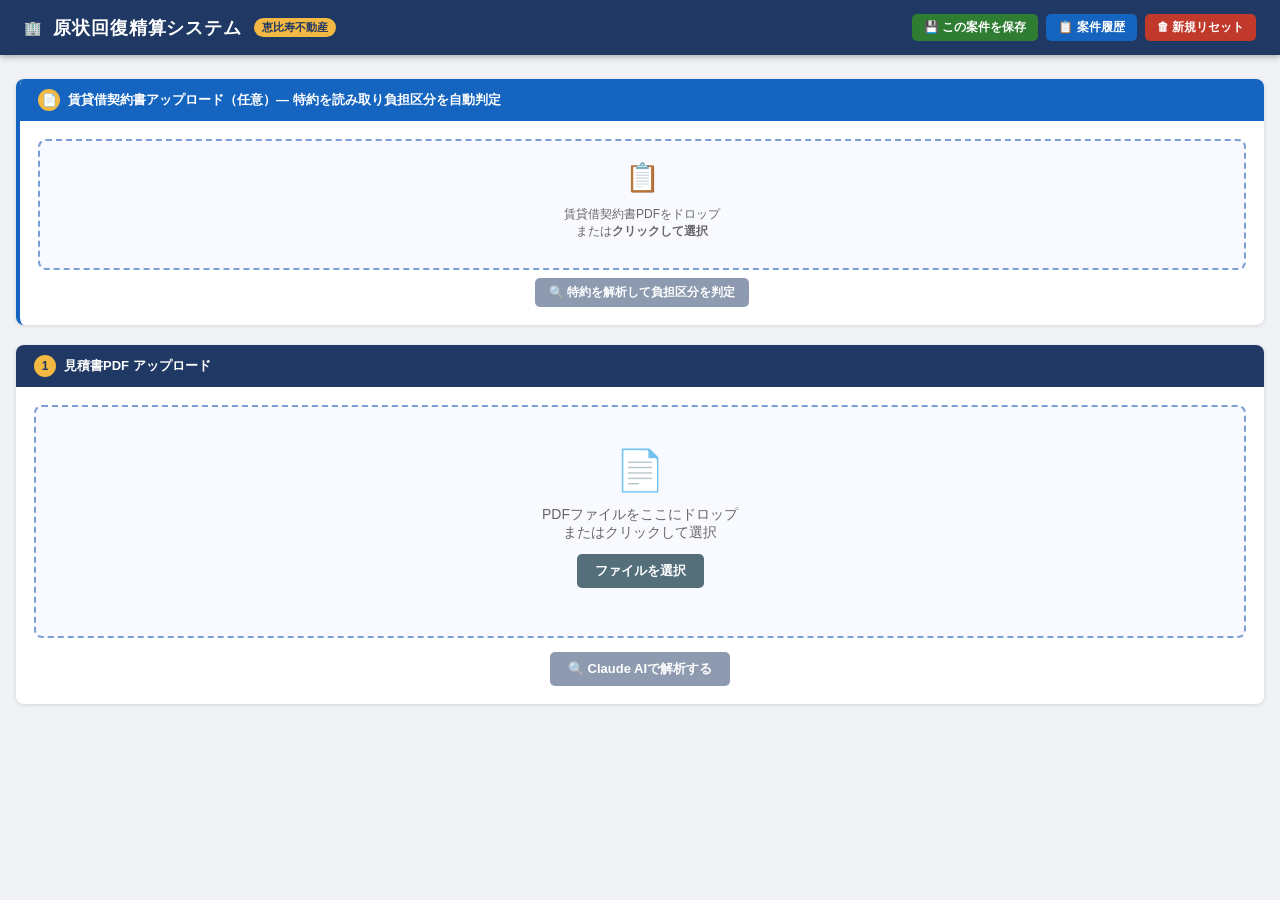
==== templates/index.html @ 5227e337 "add proposal sheet with photos, deposit check, contract analysis" ====
<!DOCTYPE html>
<html lang="ja">
<head>
  <meta charset="UTF-8">
  <meta name="viewport" content="width=device-width, initial-scale=1.0">
  <title>原状回復精算システム｜恵比寿不動産</title>
  <link rel="stylesheet" href="/static/style.css">
</head>
<body>

<header>
  <div class="icon">🏢</div>
  <h1>原状回復精算システム</h1>
  <span class="badge">恵比寿不動産</span>
  <div style="margin-left:auto; display:flex; gap:8px;">
    <button class="btn" style="background:#2e7d32; color:#fff; font-size:12px; padding:5px 12px;" onclick="saveCase()">💾 この案件を保存</button>
    <button class="btn" style="background:#1565c0; color:#fff; font-size:12px; padding:5px 12px;" onclick="toggleHistory()">📋 案件履歴</button>
    <button class="btn" style="background:#c0392b; color:#fff; font-size:12px; padding:5px 12px;" onclick="clearLocal()">🗑 新規リセット</button>
  </div>
</header>

<!-- 案件履歴パネル -->
<div id="historyPanel" style="display:none; position:fixed; top:0; right:0; width:380px; height:100vh; background:#fff; box-shadow:-4px 0 16px rgba(0,0,0,0.2); z-index:1000; overflow-y:auto; padding:0;">
  <div style="background:#1F3864; color:#fff; padding:14px 16px; display:flex; align-items:center; justify-content:space-between;">
    <span style="font-weight:bold; font-size:14px;">📋 案件履歴</span>
    <button onclick="toggleHistory()" style="background:none; border:none; color:#fff; font-size:18px; cursor:pointer;">✕</button>
  </div>
  <div id="historyList" style="padding:12px;"></div>
</div>
<div id="historyOverlay" style="display:none; position:fixed; top:0; left:0; width:100vw; height:100vh; background:rgba(0,0,0,0.3); z-index:999;" onclick="toggleHistory()"></div>

<div class="container">
  <div id="alert-area"></div>

  <!-- 契約書解析（任意）-->
  <div class="card" style="border-left:4px solid #1565c0;">
    <div class="card-header" style="background:#1565c0;">
      <span class="step" style="background:#F4B942; color:#1565c0;">📄</span>
      賃貸借契約書アップロード（任意）― 特約を読み取り負担区分を自動判定
    </div>
    <div class="card-body">
      <div style="display:flex; gap:16px; align-items:flex-start; flex-wrap:wrap;">
        <div style="flex:1; min-width:260px;">
          <div class="drop-zone" id="contractDropZone" style="padding:20px;" onclick="document.getElementById('contractInput').click()">
            <div class="icon" style="font-size:28px;">📋</div>
            <p style="font-size:12px; margin:6px 0;">賃貸借契約書PDFをドロップ<br>または<strong>クリックして選択</strong></p>
            <div class="file-name" id="contractFileName" style="font-size:11px;"></div>
            <input type="file" id="contractInput" accept=".pdf" style="display:none">
          </div>
          <div style="margin-top:8px; text-align:center;">
            <button class="btn btn-primary" id="contractBtn" disabled onclick="analyzeContract()" style="font-size:12px; padding:6px 14px;">
              🔍 特約を解析して負担区分を判定
            </button>
          </div>
        </div>
        <div id="contractResult" style="flex:2; min-width:280px; display:none;">
          <div id="specialClauses" style="background:#f0f4ff; border-radius:6px; padding:10px; margin-bottom:10px; font-size:12px;"></div>
          <div id="burdenTable" style="font-size:11px;"></div>
          <button class="btn btn-success" onclick="applyContractBurdens()" style="margin-top:8px; font-size:12px; padding:5px 14px;">
            ✅ この負担区分を明細テーブルに適用
          </button>
        </div>
      </div>
    </div>
  </div>

  <!-- STEP 1: PDF Upload -->
  <div class="card">
    <div class="card-header">
      <span class="step">1</span>
      見積書PDF アップロード
    </div>
    <div class="card-body">
      <div class="drop-zone" id="dropZone">
        <div class="icon">📄</div>
        <p>PDFファイルをここにドロップ<br>またはクリックして選択</p>
        <input type="file" id="fileInput" accept=".pdf" style="display:none">
        <button class="btn btn-secondary" onclick="document.getElementById('fileInput').click()">ファイルを選択</button>
        <div class="file-name" id="fileName"></div>
      </div>
      <div style="margin-top:14px; text-align:center;">
        <button class="btn btn-primary" id="analyzeBtn" disabled onclick="analyzeFile()">
          🔍 Claude AIで解析する
        </button>
      </div>
    </div>
  </div>

  <!-- Spinner -->
  <div class="spinner" id="spinner">
    <div class="spin"></div>
    <p>Claude AIが見積書を読み取っています...<br>少々お待ちください（10〜30秒程度）</p>
  </div>

  <!-- STEP 2 以降 -->
  <div id="sections">

    <!-- STEP 2: 物件情報 -->
    <div class="card">
      <div class="card-header">
        <span class="step">2</span>
        物件情報・基本設定
      </div>
      <div class="card-body">
        <div class="form-grid">
          <div class="form-group">
            <label>借主名</label>
            <input type="text" id="tenantName" placeholder="例：野島 靖太">
          </div>
          <div class="form-group">
            <label>貸主名</label>
            <input type="text" id="landlordName" placeholder="例：吉川 景行">
          </div>
          <div class="form-group">
            <label>物件名</label>
            <input type="text" id="propertyName" placeholder="例：エビスコート301">
          </div>
          <div class="form-group">
            <label>物件住所</label>
            <input type="text" id="propertyAddress" placeholder="例：東京都渋谷区東3-25-11">
          </div>
          <div class="form-group">
            <label>見積番号</label>
            <input type="text" id="estimateNumber" placeholder="例：ICT-2024-0123">
          </div>
          <div class="form-group">
            <label>見積日</label>
            <input type="text" id="estimateDate" placeholder="例：2024-01-15">
          </div>
          <div class="form-group">
            <label>業者名</label>
            <input type="text" id="companyName" placeholder="例：株式会社ICT">
          </div>
          <div class="form-group">
            <label>担当者</label>
            <input type="text" id="staffName" placeholder="例：山田太郎">
          </div>
          <div class="form-group">
            <label>敷金（円）</label>
            <input type="number" id="deposit" placeholder="例：150000" min="0">
          </div>
        </div>

        <hr style="margin: 16px 0; border-color: #eee;">

        <div class="rate-grid">
          <div class="rate-group">
            <label>貸主掛率</label>
            <input type="number" id="landlordRate" value="1.15" step="0.01" min="1.0" max="2.0">
          </div>
          <div class="rate-group">
            <label>借主掛率</label>
            <input type="number" id="tenantRate" value="1.20" step="0.01" min="1.0" max="2.0">
          </div>
          <div class="rate-group">
            <label>消費税率（%）</label>
            <input type="number" id="taxRate" value="10" step="1" min="0" max="30">
          </div>
        </div>
      </div>
    </div>

    <!-- STEP 3: 工事明細 -->
    <div class="card">
      <div class="card-header">
        <span class="step">3</span>
        工事明細テーブル
        <div style="margin-left:auto; display:flex; gap:8px;">
          <button class="btn btn-secondary" onclick="addRow()" style="padding:4px 12px; font-size:12px;">＋ 行追加</button>
        </div>
      </div>
      <div class="card-body" style="padding:0;">
        <div class="table-wrapper">
          <table id="itemsTable">
            <thead>
              <tr>
                <th style="width:36px;">No</th>
                <th style="min-width:160px;">工事項目</th>
                <th style="min-width:180px;">仕様備考</th>
                <th style="width:60px;">数量</th>
                <th style="width:50px;">単位</th>
                <th style="width:90px;">単価（税抜）</th>
                <th style="width:90px;">業者金額</th>
                <th style="width:70px;">負担区分</th>
                <th style="width:100px;">貸主請求額</th>
                <th style="width:100px;">借主請求額</th>
                <th style="width:44px;"></th>
              </tr>
            </thead>
            <tbody id="tableBody"></tbody>
            <tfoot>
              <tr class="total-row">
                <td colspan="6" class="text-right">合計（税抜）</td>
                <td class="text-right" id="totalVendor">¥0</td>
                <td></td>
                <td class="text-right" id="totalLandlord">¥0</td>
                <td class="text-right" id="totalTenant">¥0</td>
                <td></td>
              </tr>
              <tr class="total-row">
                <td colspan="6" class="text-right">合計（税込）</td>
                <td class="text-right" id="totalVendorTax">¥0</td>
                <td></td>
                <td class="text-right" id="totalLandlordTax">¥0</td>
                <td class="text-right" id="totalTenantTax">¥0</td>
                <td></td>
              </tr>
              <tr class="profit-row">
                <td colspan="11" id="profitCell" class="text-center">利益：¥0（利益率：0%）</td>
              </tr>
            </tfoot>
          </table>
        </div>
      </div>
    </div>

    <!-- STEP 4: サマリー -->
    <div class="card">
      <div class="card-header">
        <span class="step">4</span>
        精算サマリー
      </div>
      <div class="card-body">
        <div class="summary-grid">
          <div class="summary-card landlord">
            <div class="label">貸主請求合計（税込）</div>
            <div class="value" id="summaryLandlord">¥0</div>
          </div>
          <div class="summary-card tenant">
            <div class="label">借主請求合計（税込）</div>
            <div class="value" id="summaryTenant">¥0</div>
          </div>
          <div class="summary-card" style="background:#e8f5e9; border:1px solid #66bb6a;">
            <div class="label">敷金残高（返金/追加）</div>
            <div class="value" id="summaryDeposit" style="font-size:16px;">-</div>
          </div>
          <div class="summary-card profit">
            <div class="label">弊社利益（税抜）</div>
            <div class="value" id="summaryProfit">¥0</div>
          </div>
        </div>
      </div>
    </div>

    <!-- STEP 5: リノベーション提案書 -->
    <div class="card" style="border-left:4px solid #2e7d32;">
      <div class="card-header" style="background:#2e7d32;">
        <span class="step" style="background:#F4B942; color:#2e7d32;">5</span>
        リノベーション提案書（任意）― 次の入居者獲得に向けた付加価値工事の提案
      </div>
      <div class="card-body">
        <p style="font-size:12px; color:#555; margin-bottom:12px;">
          原状回復工事と同時に行うと費用を抑えられる追加提案を記入してください。
          写真をアップロードするとExcelに自動埋め込みされます。
        </p>
        <div id="proposalList"></div>
        <button class="btn btn-secondary" onclick="addProposal()" style="margin-top:8px; font-size:12px;">＋ 提案を追加</button>
        <div id="proposalSummary" style="margin-top:10px; font-size:13px; font-weight:bold; color:#2e7d32;"></div>
      </div>
    </div>

    <!-- STEP 6: 出力 -->
    <div class="card">
      <div class="card-header">
        <span class="step">6</span>
        Excel出力
      </div>
      <div class="card-body">
        <div id="depositAlert" style="margin-bottom:10px;"></div>
        <div class="action-bar">
          <button class="btn btn-success" onclick="exportExcel()">
            📊 精算書Excelをダウンロード
          </button>
        </div>
        <p style="font-size:12px; color:#888; margin-top:10px; text-align:right;">
          ① 負担割合表　② 貸主請求書　③ 借主請求書　④ リノベーション提案（提案ありの場合）
        </p>
      </div>
    </div>

  </div><!-- /sections -->
</div>

<script>
const CATEGORIES = {{ categories | tojson }};
const BURDEN_MAP = {
  "クロス張替え（全面）": "貸",
  "クロス張替え（部分）": "借",
  "クッションフロア張替え": "貸",
  "フローリング補修・部分貼替え": "両",
  "畳替え": "両",
  "ハウスクリーニング（基本）": "借",
  "エアコンクリーニング": "借",
  "浴室・強化クリーニング": "借",
  "照明器具交換・修繕": "貸",
  "給湯器・設備修繕": "貸",
  "鍵交換": "借",
  "リペア補修（床・壁複数箇所）": "借",
  "残置物・廃棄物処分": "借",
  "消毒・防虫処理": "借",
  "諸経費（パーキング・交通費等）": "貸",
  "その他（自由入力）": "借"
};

let rowCount = 0;
let contractBurdens = {};  // 契約書から取得した負担区分

// ── 契約書解析 ─────────────────────────────────
const contractInput = document.getElementById('contractInput');
const contractDropZone = document.getElementById('contractDropZone');
const contractBtn = document.getElementById('contractBtn');

contractDropZone.addEventListener('dragover', e => { e.preventDefault(); contractDropZone.classList.add('dragover'); });
contractDropZone.addEventListener('dragleave', () => contractDropZone.classList.remove('dragover'));
contractDropZone.addEventListener('drop', e => {
  e.preventDefault(); contractDropZone.classList.remove('dragover');
  const file = e.dataTransfer.files[0];
  if (file && file.type === 'application/pdf') {
    contractInput.files = e.dataTransfer.files;
    document.getElementById('contractFileName').textContent = '📎 ' + file.name;
    contractBtn.disabled = false;
  }
});
contractInput.addEventListener('change', () => {
  if (contractInput.files[0]) {
    document.getElementById('contractFileName').textContent = '📎 ' + contractInput.files[0].name;
    contractBtn.disabled = false;
  }
});

async function analyzeContract() {
  const file = contractInput.files[0];
  if (!file) return;
  contractBtn.disabled = true;
  contractBtn.textContent = '🔍 解析中...';
  const formData = new FormData();
  formData.append('pdf', file);
  try {
    const res = await fetch('/api/analyze-contract', { method: 'POST', body: formData });
    const data = await res.json();
    if (!res.ok) throw new Error(data.error || '解析エラー');

    contractBurdens = data.burden_assignments || {};

    // 借主名・貸主名・物件名を自動入力
    if (data.tenant_name) document.getElementById('tenantName').value = data.tenant_name;
    if (data.landlord_name) document.getElementById('landlordName').value = data.landlord_name;
    if (data.property_name && !document.getElementById('propertyName').value)
      document.getElementById('propertyName').value = data.property_name;

    // 特約表示
    const clauses = data.special_clauses || [];
    document.getElementById('specialClauses').innerHTML =
      '<strong>📌 抽出された特約：</strong><br>' +
      (clauses.length ? clauses.map(c => `・${c}`).join('<br>') : '特約の明記なし → 全項目を東京都ガイドラインで判定');

    // 負担区分テーブル
    const rows = Object.entries(contractBurdens).map(([cat, info]) => {
      const color = info.burden === '借' ? '#fce4d6' : (info.burden === '貸' ? '#d9e1f2' : '#e2efda');
      const badge = info.basis === '契約特約' ? '<span style="background:#e53935;color:#fff;padding:1px 5px;border-radius:3px;font-size:10px;">特約</span>' :
                    '<span style="background:#1565c0;color:#fff;padding:1px 5px;border-radius:3px;font-size:10px;">ガイドライン</span>';
      return `<tr style="background:${color}"><td style="padding:3px 6px;">${cat}</td><td style="padding:3px 6px;text-align:center;font-weight:bold;">${info.burden}</td><td style="padding:3px 6px;">${badge} ${info.reason}</td></tr>`;
    }).join('');
    document.getElementById('burdenTable').innerHTML =
      `<table style="width:100%;border-collapse:collapse;"><thead><tr style="background:#1F3864;color:#fff;"><th style="padding:4px 6px;text-align:left;">工事項目</th><th style="padding:4px 6px;">負担</th><th style="padding:4px 6px;text-align:left;">根拠・理由</th></tr></thead><tbody>${rows}</tbody></table>`;

    document.getElementById('contractResult').style.display = 'flex';
    document.getElementById('contractResult').style.flexDirection = 'column';
    showAlert('契約書の解析が完了しました。「適用」ボタンで明細テーブルに反映できます。', 'success');
  } catch (e) {
    showAlert('契約書解析エラー：' + e.message, 'error');
  } finally {
    contractBtn.disabled = false;
    contractBtn.textContent = '🔍 特約を解析して負担区分を判定';
  }
}

function applyContractBurdens() {
  if (!Object.keys(contractBurdens).length) return;
  document.querySelectorAll('#tableBody tr').forEach(tr => {
    const categorySelect = tr.querySelectorAll('select')[0];
    const burdenSelect = tr.querySelectorAll('select')[1];
    if (!categorySelect || !burdenSelect) return;
    const cat = categorySelect.value;
    if (contractBurdens[cat]) {
      burdenSelect.value = contractBurdens[cat].burden;
      updateRowClass(tr, contractBurdens[cat].burden);
    }
  });
  calcTotals();
  showAlert('負担区分を契約書・ガイドライン判定で更新しました。', 'success');
}

// ドロップゾーン
const dropZone = document.getElementById('dropZone');
const fileInput = document.getElementById('fileInput');
const fileName = document.getElementById('fileName');
const analyzeBtn = document.getElementById('analyzeBtn');

dropZone.addEventListener('dragover', e => { e.preventDefault(); dropZone.classList.add('dragover'); });
dropZone.addEventListener('dragleave', () => dropZone.classList.remove('dragover'));
dropZone.addEventListener('drop', e => {
  e.preventDefault();
  dropZone.classList.remove('dragover');
  const file = e.dataTransfer.files[0];
  if (file && file.type === 'application/pdf') {
    fileInput.files = e.dataTransfer.files;
    onFileSelected(file);
  } else {
    showAlert('PDFファイルのみ対応しています', 'error');
  }
});

fileInput.addEventListener('change', () => {
  if (fileInput.files[0]) onFileSelected(fileInput.files[0]);
});

function onFileSelected(file) {
  fileName.textContent = '📎 ' + file.name;
  analyzeBtn.disabled = false;
}

function showAlert(msg, type='error') {
  const area = document.getElementById('alert-area');
  area.innerHTML = `<div class="alert alert-${type}">${msg}</div>`;
  setTimeout(() => area.innerHTML = '', 6000);
}

async function analyzeFile() {
  const file = fileInput.files[0];
  if (!file) return showAlert('PDFを選択してください', 'error');

  const spinner = document.getElementById('spinner');
  spinner.classList.add('active');
  analyzeBtn.disabled = true;

  const formData = new FormData();
  formData.append('pdf', file);

  try {
    const res = await fetch('/api/analyze', { method: 'POST', body: formData });
    const data = await res.json();

    if (!res.ok) throw new Error(data.error || 'APIエラー');

    // 物件情報を反映
    document.getElementById('propertyName').value = data.property_name || '';
    document.getElementById('estimateNumber').value = data.estimate_number || '';
    document.getElementById('estimateDate').value = data.estimate_date || '';
    document.getElementById('companyName').value = data.company_name || '';
    document.getElementById('staffName').value = data.staff_name || '';

    // テーブルクリア
    document.getElementById('tableBody').innerHTML = '';
    rowCount = 0;

    // 明細を反映
    (data.items || []).forEach(item => addRow(item));

    document.getElementById('sections').classList.add('visible');
    calcTotals();
    showAlert('解析が完了しました。内容を確認・修正してください。', 'success');
  } catch (e) {
    showAlert('解析エラー：' + e.message, 'error');
  } finally {
    spinner.classList.remove('active');
    analyzeBtn.disabled = false;
  }
}

function makeCategoryOptions(selected) {
  return CATEGORIES.map(c =>
    `<option value="${c}" ${c === selected ? 'selected' : ''}>${c}</option>`
  ).join('');
}

function addRow(item = {}) {
  rowCount++;
  const n = rowCount;
  const category = item.category || 'その他（自由入力）';
  const burden = item.burden || BURDEN_MAP[category] || '借';
  const tbody = document.getElementById('tableBody');

  const tr = document.createElement('tr');
  tr.dataset.rowId = n;
  updateRowClass(tr, burden);

  tr.innerHTML = `
    <td class="text-center">${n}</td>
    <td>
      <select class="td-select" onchange="onCategoryChange(this)">
        ${makeCategoryOptions(category)}
      </select>
    </td>
    <td><input class="td-input" type="text" value="${escHtml(item.description || '')}" oninput="calcTotals()"></td>
    <td><input class="td-input text-right" type="number" value="${item.quantity || 0}" min="0" step="0.01" oninput="calcRow(this); calcTotals()"></td>
    <td><input class="td-input text-center" type="text" value="${escHtml(item.unit || '')}"></td>
    <td><input class="td-input text-right" type="number" value="${item.unit_price || 0}" min="0" oninput="calcRow(this); calcTotals()"></td>
    <td class="text-right vendor-amount">¥0</td>
    <td>
      <select class="td-select burden-select text-center" onchange="onBurdenChange(this)">
        <option value="貸" ${burden === '貸' ? 'selected' : ''}>貸</option>
        <option value="借" ${burden === '借' ? 'selected' : ''}>借</option>
        <option value="両" ${burden === '両' ? 'selected' : ''}>両</option>
      </select>
    </td>
    <td class="text-right landlord-amount">¥0</td>
    <td class="text-right tenant-amount">¥0</td>
    <td class="text-center"><button class="btn btn-danger" onclick="deleteRow(this)">✕</button></td>
  `;

  tbody.appendChild(tr);
  calcRow(tr.querySelector('input[type="number"]'));
}

function escHtml(s) {
  return s.replace(/&/g,'&amp;').replace(/</g,'&lt;').replace(/>/g,'&gt;').replace(/"/g,'&quot;');
}

function deleteRow(btn) {
  btn.closest('tr').remove();
  renumberRows();
  calcTotals();
}

function renumberRows() {
  document.querySelectorAll('#tableBody tr').forEach((tr, i) => {
    tr.cells[0].textContent = i + 1;
  });
}

function onCategoryChange(sel) {
  const tr = sel.closest('tr');
  const category = sel.value;
  const burden = BURDEN_MAP[category] || '借';
  const burdenSel = tr.querySelector('.burden-select');
  burdenSel.value = burden;
  updateRowClass(tr, burden);
  calcRow(sel);
  calcTotals();
}

function onBurdenChange(sel) {
  const tr = sel.closest('tr');
  updateRowClass(tr, sel.value);
  calcRow(sel);
  calcTotals();
}

function updateRowClass(tr, burden) {
  tr.classList.remove('burden-landlord', 'burden-tenant', 'burden-both');
  if (burden === '貸') tr.classList.add('burden-landlord');
  else if (burden === '借') tr.classList.add('burden-tenant');
  else tr.classList.add('burden-both');
}

function getRates() {
  return {
    landlord: parseFloat(document.getElementById('landlordRate').value) || 1.15,
    tenant: parseFloat(document.getElementById('tenantRate').value) || 1.20,
    tax: (parseFloat(document.getElementById('taxRate').value) || 10) / 100,
  };
}

function calcRow(input) {
  const tr = input.closest ? input.closest('tr') : input;
  if (!tr || !tr.cells) return;

  const qty = parseFloat(tr.querySelector('input[type="number"]:nth-of-type(1)') ?
    tr.querySelectorAll('input[type="number"]')[0].value : 0) || 0;
  const price = parseFloat(tr.querySelectorAll('input[type="number"]')[1]?.value || 0) || 0;
  const burden = tr.querySelector('.burden-select')?.value || '借';
  const rates = getRates();

  const vendor = Math.floor(qty * price);
  let landlordAmt = 0, tenantAmt = 0;

  if (burden === '貸') {
    landlordAmt = Math.floor(vendor * rates.landlord);
  } else if (burden === '借') {
    tenantAmt = Math.floor(vendor * rates.tenant);
  } else {
    landlordAmt = Math.floor((vendor / 2) * rates.landlord);
    tenantAmt = Math.floor((vendor / 2) * rates.tenant);
  }

  tr.querySelector('.vendor-amount').textContent = fmt(vendor);
  tr.querySelector('.landlord-amount').textContent = fmt(landlordAmt);
  tr.querySelector('.tenant-amount').textContent = fmt(tenantAmt);
}

function calcTotals() {
  const rates = getRates();
  let vendorTotal = 0, landlordTotal = 0, tenantTotal = 0;

  document.querySelectorAll('#tableBody tr').forEach(tr => {
    calcRow(tr);
    vendorTotal += parseFmt(tr.querySelector('.vendor-amount').textContent);
    landlordTotal += parseFmt(tr.querySelector('.landlord-amount').textContent);
    tenantTotal += parseFmt(tr.querySelector('.tenant-amount').textContent);
  });

  const vendorTax = Math.floor(vendorTotal * (1 + rates.tax));
  const landlordTax = Math.floor(landlordTotal * (1 + rates.tax));
  const tenantTax = Math.floor(tenantTotal * (1 + rates.tax));
  const profit = (landlordTotal + tenantTotal) - vendorTotal;
  const profitRate = vendorTotal > 0 ? (profit / vendorTotal * 100) : 0;

  document.getElementById('totalVendor').textContent = fmt(vendorTotal);
  document.getElementById('totalLandlord').textContent = fmt(landlordTotal);
  document.getElementById('totalTenant').textContent = fmt(tenantTotal);
  document.getElementById('totalVendorTax').textContent = fmt(vendorTax);
  document.getElementById('totalLandlordTax').textContent = fmt(landlordTax);
  document.getElementById('totalTenantTax').textContent = fmt(tenantTax);
  document.getElementById('profitCell').textContent =
    `弊社利益（税抜）：${fmt(profit)}　利益率：${profitRate.toFixed(1)}%`;

  document.getElementById('summaryLandlord').textContent = fmt(landlordTax);
  document.getElementById('summaryTenant').textContent = fmt(tenantTax);
  document.getElementById('summaryProfit').textContent = fmt(profit);
  document.getElementById('summaryRate').textContent = profitRate.toFixed(1) + '%';

  // 敷金残高判定
  const deposit = parseFloat(document.getElementById('deposit').value || 0) || 0;
  const depositEl = document.getElementById('summaryDeposit');
  const depositAlertEl = document.getElementById('depositAlert');
  if (deposit > 0) {
    const balance = deposit - tenantTax;
    if (balance >= 0) {
      depositEl.textContent = fmt(balance) + ' 返金';
      depositEl.style.color = '#2e7d32';
      if (depositAlertEl) depositAlertEl.innerHTML = `<div class="alert" style="background:#e8f5e9;border:1px solid #66bb6a;color:#1b5e20;">✅ 敷金内で収まります。借主への返金額：<strong>${fmt(balance)}</strong></div>`;
    } else {
      depositEl.textContent = fmt(Math.abs(balance)) + ' 追加請求';
      depositEl.style.color = '#c62828';
      if (depositAlertEl) depositAlertEl.innerHTML = `<div class="alert alert-error">⚠️ 敷金超過。借主への追加請求が必要：<strong>${fmt(Math.abs(balance))}</strong></div>`;
    }
  } else {
    depositEl.textContent = '敷金未入力';
    depositEl.style.color = '#999';
    if (depositAlertEl) depositAlertEl.innerHTML = '';
  }

  updateProposalSummary();
}

function fmt(n) {
  return '¥' + Math.round(n).toLocaleString('ja-JP');
}

function parseFmt(s) {
  return parseInt(s.replace(/[¥,]/g, '')) || 0;
}

// 掛率変更時に再計算
['landlordRate', 'tenantRate', 'taxRate'].forEach(id => {
  document.getElementById(id).addEventListener('input', calcTotals);
});
document.getElementById('deposit').addEventListener('input', calcTotals);

// ========== リノベーション提案書 ==========
let proposalCount = 0;
const PROPOSAL_TEMPLATES = [
  { title: 'アクセントクロス', work: 'リビング1面にアクセントクロス施工（サンゲツ等）', effect: '部屋の印象向上・ポータル写真映え' },
  { title: 'LED照明化', work: '全室照明をLED器具に交換', effect: '光熱費訴求・次期入居者の満足度向上' },
  { title: 'キッチン水栓交換', work: 'シングルレバー混合水栓に交換（浄水器対応）', effect: '使いやすさ向上・クリンネス訴求' },
  { title: '洗面化粧台交換', work: '既存洗面台を新品に交換（TOTO・LIXIL等）', effect: '清潔感アップ・入居決定率向上' },
  { title: 'ウォシュレット設置', work: 'トイレにウォシュレット（TOTO等）を新規取付', effect: '人気設備として入居者に訴求' },
  { title: 'フローリング重ね張り', work: '既存フローリングの上からフロアタイル施工', effect: '印象刷新・傷みカバー' },
  { title: 'モニター付きインターホン設置', work: 'カラーモニター付きインターホンに交換', effect: 'セキュリティ訴求・女性入居者に人気' },
  { title: '宅配ボックス設置', work: '玄関前に宅配ボックスを設置', effect: '利便性訴求・ポータル訴求ポイント' },
];

function addProposal(template = {}) {
  const idx = proposalCount++;
  const list = document.getElementById('proposalList');
  const div = document.createElement('div');
  div.id = `proposal_${idx}`;
  div.style.cssText = 'border:1px solid #c8e6c9; border-radius:6px; padding:12px; margin-bottom:10px; background:#f9fdf9;';
  div.innerHTML = `
    <div style="display:flex; justify-content:space-between; align-items:center; margin-bottom:8px;">
      <strong style="color:#2e7d32; font-size:13px;">提案 #${idx+1}</strong>
      <div style="display:flex; gap:6px; align-items:center;">
        <select style="font-size:11px; padding:3px; border:1px solid #ccc; border-radius:4px;" onchange="fillTemplate(${idx}, this.value)">
          <option value="">── テンプレートから選ぶ ──</option>
          ${PROPOSAL_TEMPLATES.map((t,i) => `<option value="${i}">${t.title}</option>`).join('')}
        </select>
        <button onclick="document.getElementById('proposal_${idx}').remove(); updateProposalSummary();" style="background:#e53935;color:#fff;border:none;border-radius:4px;padding:3px 8px;cursor:pointer;font-size:12px;">✕ 削除</button>
      </div>
    </div>
    <div style="display:grid; grid-template-columns:1fr 1fr; gap:8px; margin-bottom:8px;">
      <div>
        <label style="font-size:11px; color:#555;">提案内容（タイトル）</label>
        <input type="text" id="p_title_${idx}" value="${template.title||''}" placeholder="例：アクセントクロス" style="width:100%; padding:5px; border:1px solid #ccc; border-radius:4px; font-size:12px;">
      </div>
      <div>
        <label style="font-size:11px; color:#555;">概算費用（税込・円）</label>
        <input type="number" id="p_cost_${idx}" value="${template.cost||''}" placeholder="例：80000" min="0" oninput="updateProposalSummary()" style="width:100%; padding:5px; border:1px solid #ccc; border-radius:4px; font-size:12px;">
      </div>
      <div>
        <label style="font-size:11px; color:#555;">工事内容・仕様</label>
        <input type="text" id="p_work_${idx}" value="${template.work||''}" placeholder="例：LGS 6畳クロス張替え" style="width:100%; padding:5px; border:1px solid #ccc; border-radius:4px; font-size:12px;">
      </div>
      <div>
        <label style="font-size:11px; color:#555;">期待効果・訴求ポイント</label>
        <input type="text" id="p_effect_${idx}" value="${template.effect||''}" placeholder="例：入居者への訴求力UP" style="width:100%; padding:5px; border:1px solid #ccc; border-radius:4px; font-size:12px;">
      </div>
    </div>
    <div>
      <label style="font-size:11px; color:#555;">📷 写真・参考イメージ（JPG/PNG）</label>
      <input type="file" id="p_photo_${idx}" accept="image/*" style="font-size:11px; margin-top:3px;">
      <span id="p_photo_preview_${idx}" style="font-size:10px; color:#2e7d32;"></span>
    </div>
  `;
  list.appendChild(div);

  // 写真プレビュー
  document.getElementById(`p_photo_${idx}`).addEventListener('change', function() {
    const el = document.getElementById(`p_photo_preview_${idx}`);
    el.textContent = this.files[0] ? '✓ ' + this.files[0].name : '';
  });
}

function fillTemplate(idx, templateIdx) {
  if (templateIdx === '') return;
  const t = PROPOSAL_TEMPLATES[parseInt(templateIdx)];
  document.getElementById(`p_title_${idx}`).value = t.title;
  document.getElementById(`p_work_${idx}`).value = t.work;
  document.getElementById(`p_effect_${idx}`).value = t.effect;
}

function getProposals() {
  const proposals = [];
  document.querySelectorAll('[id^="proposal_"]').forEach(div => {
    const idx = div.id.split('_')[1];
    const cost = parseFloat(document.getElementById(`p_cost_${idx}`)?.value || 0) || 0;
    proposals.push({
      index: parseInt(idx),
      title: document.getElementById(`p_title_${idx}`)?.value || '',
      work_content: document.getElementById(`p_work_${idx}`)?.value || '',
      expected_effect: document.getElementById(`p_effect_${idx}`)?.value || '',
      estimated_cost: cost,
    });
  });
  return proposals;
}

function updateProposalSummary() {
  const proposals = getProposals();
  const total = proposals.reduce((s, p) => s + (p.estimated_cost || 0), 0);
  const el = document.getElementById('proposalSummary');
  if (proposals.length > 0) {
    el.textContent = `提案 ${proposals.length}件　合計概算：¥${total.toLocaleString('ja-JP')}円（税込）`;
  } else {
    el.textContent = '';
  }
}

// ========== 案件履歴 ==========
const HISTORY_KEY = 'ict_seisan_history';

function getHistory() {
  try { return JSON.parse(localStorage.getItem(HISTORY_KEY) || '[]'); } catch(e) { return []; }
}

function saveCase() {
  const name = document.getElementById('propertyName').value || '（物件名未入力）';
  const tenant = document.getElementById('tenantName').value || '';
  const state = buildState();
  if (!state.items || state.items.length === 0) {
    showAlert('明細が空です。先に解析または入力してください。', 'error');
    return;
  }
  const history = getHistory();
  const entry = {
    id: Date.now(),
    saved_at: new Date().toLocaleString('ja-JP', {month:'2-digit',day:'2-digit',hour:'2-digit',minute:'2-digit'}),
    property_name: name,
    tenant_name: tenant,
    data: state,
  };
  history.unshift(entry);
  if (history.length > 50) history.pop();
  localStorage.setItem(HISTORY_KEY, JSON.stringify(history));
  showAlert(`「${name}」を履歴に保存しました`, 'success');
  renderHistory();
}

function loadCase(id) {
  const history = getHistory();
  const entry = history.find(h => h.id === id);
  if (!entry) return;
  const s = entry.data;
  document.getElementById('tenantName').value = s.tenantName || '';
  document.getElementById('propertyName').value = s.propertyName || '';
  document.getElementById('propertyAddress').value = s.propertyAddress || '';
  document.getElementById('estimateNumber').value = s.estimateNumber || '';
  document.getElementById('estimateDate').value = s.estimateDate || '';
  document.getElementById('companyName').value = s.companyName || '';
  document.getElementById('staffName').value = s.staffName || '';
  document.getElementById('deposit').value = s.deposit || '';
  document.getElementById('landlordRate').value = s.landlordRate || '1.15';
  document.getElementById('tenantRate').value = s.tenantRate || '1.20';
  document.getElementById('taxRate').value = s.taxRate || '10';
  if (s.items && s.items.length > 0) {
    document.getElementById('tableBody').innerHTML = '';
    rowCount = 0;
    s.items.forEach(item => addRow(item));
    document.getElementById('sections').classList.add('visible');
    calcTotals();
  }
  toggleHistory();
  showAlert(`「${entry.property_name}」を読み込みました`, 'success');
}

function deleteCase(id) {
  let history = getHistory();
  history = history.filter(h => h.id !== id);
  localStorage.setItem(HISTORY_KEY, JSON.stringify(history));
  renderHistory();
}

function renderHistory() {
  const list = document.getElementById('historyList');
  const history = getHistory();
  if (history.length === 0) {
    list.innerHTML = '<p style="color:#888; text-align:center; margin-top:40px;">保存された案件はありません</p>';
    return;
  }
  list.innerHTML = history.map(h => `
    <div style="border:1px solid #dde; border-radius:6px; padding:10px 12px; margin-bottom:8px; cursor:pointer; background:#f8faff;" onclick="loadCase(${h.id})">
      <div style="font-weight:bold; font-size:13px; color:#1F3864;">${h.property_name}</div>
      <div style="font-size:11px; color:#666; margin-top:2px;">${h.tenant_name ? h.tenant_name + '　様　' : ''}${h.saved_at}</div>
      <div style="text-align:right; margin-top:4px;">
        <button onclick="event.stopPropagation(); deleteCase(${h.id})" style="background:#e53935; color:#fff; border:none; border-radius:4px; padding:2px 8px; font-size:11px; cursor:pointer;">削除</button>
      </div>
    </div>
  `).join('');
}

function toggleHistory() {
  const panel = document.getElementById('historyPanel');
  const overlay = document.getElementById('historyOverlay');
  const isOpen = panel.style.display !== 'none';
  panel.style.display = isOpen ? 'none' : 'block';
  overlay.style.display = isOpen ? 'none' : 'block';
  if (!isOpen) renderHistory();
}

// ========== LocalStorage 自動保存・復元 ==========
const SAVE_KEY = 'ict_seisan_data';

function buildState() {
  const items = [];
  document.querySelectorAll('#tableBody tr').forEach(tr => {
    const inputs = tr.querySelectorAll('input');
    const selects = tr.querySelectorAll('select');
    items.push({
      category: selects[0]?.value || '',
      description: inputs[0]?.value || '',
      quantity: inputs[1]?.value || 0,
      unit: inputs[2]?.value || '',
      unit_price: inputs[3]?.value || 0,
      burden: selects[1]?.value || '借',
    });
  });
  return {
    tenantName: document.getElementById('tenantName').value,
    landlordName: document.getElementById('landlordName').value,
    propertyName: document.getElementById('propertyName').value,
    propertyAddress: document.getElementById('propertyAddress').value,
    estimateNumber: document.getElementById('estimateNumber').value,
    estimateDate: document.getElementById('estimateDate').value,
    companyName: document.getElementById('companyName').value,
    staffName: document.getElementById('staffName').value,
    deposit: document.getElementById('deposit').value,
    landlordRate: document.getElementById('landlordRate').value,
    tenantRate: document.getElementById('tenantRate').value,
    taxRate: document.getElementById('taxRate').value,
    items,
    visible: document.getElementById('sections').classList.contains('visible'),
  };
}

function saveToLocal() {
  localStorage.setItem(SAVE_KEY, JSON.stringify(buildState()));
}

function loadFromLocal() {
  const raw = localStorage.getItem(SAVE_KEY);
  if (!raw) return;
  try {
    const s = JSON.parse(raw);
    document.getElementById('tenantName').value = s.tenantName || '';
    document.getElementById('landlordName').value = s.landlordName || '';
    document.getElementById('propertyName').value = s.propertyName || '';
    document.getElementById('propertyAddress').value = s.propertyAddress || '';
    document.getElementById('estimateNumber').value = s.estimateNumber || '';
    document.getElementById('estimateDate').value = s.estimateDate || '';
    document.getElementById('companyName').value = s.companyName || '';
    document.getElementById('staffName').value = s.staffName || '';
    document.getElementById('deposit').value = s.deposit || '';
    document.getElementById('landlordRate').value = s.landlordRate || '1.15';
    document.getElementById('tenantRate').value = s.tenantRate || '1.20';
    document.getElementById('taxRate').value = s.taxRate || '10';

    if (s.items && s.items.length > 0) {
      document.getElementById('tableBody').innerHTML = '';
      rowCount = 0;
      s.items.forEach(item => addRow(item));
      document.getElementById('sections').classList.add('visible');
      calcTotals();
    }
  } catch(e) {}
}

function clearLocal() {
  if (confirm('保存データをリセットしますか？')) {
    localStorage.removeItem(SAVE_KEY);
    location.reload();
  }
}

// 入力変更時に自動保存
document.addEventListener('input', saveToLocal);
document.addEventListener('change', saveToLocal);

// ページ読み込み時に復元
window.addEventListener('load', loadFromLocal);

async function exportExcel() {
  const items = [];
  document.querySelectorAll('#tableBody tr').forEach(tr => {
    const inputs = tr.querySelectorAll('input');
    const selects = tr.querySelectorAll('select');
    items.push({
      category: selects[0]?.value || '',
      description: inputs[0]?.value || '',
      quantity: parseFloat(inputs[1]?.value || 0),
      unit: inputs[2]?.value || '',
      unit_price: parseFloat(inputs[3]?.value || 0),
      burden: selects[1]?.value || '借',
    });
  });

  const proposals = getProposals();
  const payload = {
    tenant_name: document.getElementById('tenantName').value,
    landlord_name: document.getElementById('landlordName').value,
    property_name: document.getElementById('propertyName').value,
    property_address: document.getElementById('propertyAddress').value,
    estimate_number: document.getElementById('estimateNumber').value,
    estimate_date: document.getElementById('estimateDate').value,
    company_name: document.getElementById('companyName').value,
    staff_name: document.getElementById('staffName').value,
    deposit: parseFloat(document.getElementById('deposit').value || 0),
    landlord_rate: parseFloat(document.getElementById('landlordRate').value),
    tenant_rate: parseFloat(document.getElementById('tenantRate').value),
    tax_rate: (parseFloat(document.getElementById('taxRate').value) || 10) / 100,
    items,
    proposals,
  };

  // 写真があればmultipart、なければJSON
  const hasPhotos = proposals.some(p => {
    const photoEl = document.getElementById(`p_photo_${p.index}`);
    return photoEl && photoEl.files && photoEl.files[0];
  });

  let res;
  try {
    if (hasPhotos) {
      const formData = new FormData();
      formData.append('data', JSON.stringify(payload));
      proposals.forEach(p => {
        const photoEl = document.getElementById(`p_photo_${p.index}`);
        if (photoEl && photoEl.files && photoEl.files[0]) {
          formData.append(`photo_${p.index}`, photoEl.files[0]);
        }
      });
      res = await fetch('/api/export', { method: 'POST', body: formData });
    } else {
      res = await fetch('/api/export', {
        method: 'POST',
        headers: { 'Content-Type': 'application/json' },
        body: JSON.stringify(payload),
      });
    }

    if (!res.ok) {
      const err = await res.json();
      throw new Error(err.error || 'Excel出力エラー');
    }

    const blob = await res.blob();
    const url = URL.createObjectURL(blob);
    const a = document.createElement('a');
    a.href = url;

    const cd = res.headers.get('Content-Disposition') || '';
    const match = cd.match(/filename\*?=(?:UTF-8'')?(.+)/i);
    a.download = match ? decodeURIComponent(match[1].replace(/"/g,'')) : '精算書.xlsx';
    a.click();
    URL.revokeObjectURL(url);
    showAlert('Excelをダウンロードしました', 'success');
  } catch (e) {
    showAlert('ダウンロードエラー：' + e.message, 'error');
  }
}
</script>
</body>
</html>
---- static/style.css ----
* {
  box-sizing: border-box;
  margin: 0;
  padding: 0;
}

body {
  font-family: "Yu Gothic UI", "游ゴシック UI", "Hiragino Kaku Gothic ProN", "メイリオ", sans-serif;
  background: #f0f2f5;
  color: #333;
  font-size: 14px;
}

header {
  background: #1F3864;
  color: #fff;
  padding: 14px 24px;
  display: flex;
  align-items: center;
  gap: 12px;
  box-shadow: 0 2px 6px rgba(0,0,0,0.3);
}

header h1 {
  font-size: 18px;
  font-weight: bold;
  letter-spacing: 0.05em;
}

header .badge {
  background: #F4B942;
  color: #1F3864;
  font-size: 11px;
  font-weight: bold;
  padding: 2px 8px;
  border-radius: 10px;
}

.container {
  max-width: 1300px;
  margin: 24px auto;
  padding: 0 16px;
}

.card {
  background: #fff;
  border-radius: 8px;
  box-shadow: 0 1px 4px rgba(0,0,0,0.12);
  margin-bottom: 20px;
  overflow: hidden;
}

.card-header {
  background: #1F3864;
  color: #fff;
  padding: 10px 18px;
  font-weight: bold;
  font-size: 13px;
  display: flex;
  align-items: center;
  gap: 8px;
}

.card-header .step {
  background: #F4B942;
  color: #1F3864;
  width: 22px;
  height: 22px;
  border-radius: 50%;
  display: inline-flex;
  align-items: center;
  justify-content: center;
  font-size: 12px;
  font-weight: bold;
  flex-shrink: 0;
}

.card-body {
  padding: 18px;
}

/* ドロップゾーン */
.drop-zone {
  border: 2px dashed #7a9fd4;
  border-radius: 8px;
  padding: 40px 20px;
  text-align: center;
  cursor: pointer;
  transition: all 0.2s;
  background: #f8faff;
}

.drop-zone:hover, .drop-zone.dragover {
  border-color: #1F3864;
  background: #e8eef8;
}

.drop-zone .icon {
  font-size: 40px;
  margin-bottom: 12px;
}

.drop-zone p {
  color: #666;
  margin-bottom: 12px;
}

.drop-zone .file-name {
  font-weight: bold;
  color: #1F3864;
  margin-top: 8px;
}

.btn {
  display: inline-flex;
  align-items: center;
  gap: 6px;
  padding: 8px 18px;
  border-radius: 5px;
  font-size: 13px;
  font-weight: bold;
  cursor: pointer;
  border: none;
  transition: all 0.15s;
  font-family: inherit;
}

.btn-primary {
  background: #1F3864;
  color: #fff;
}
.btn-primary:hover { background: #162c52; }

.btn-success {
  background: #2e7d32;
  color: #fff;
}
.btn-success:hover { background: #1b5e20; }

.btn-danger {
  background: #c62828;
  color: #fff;
  padding: 4px 10px;
  font-size: 12px;
}
.btn-danger:hover { background: #b71c1c; }

.btn-secondary {
  background: #546e7a;
  color: #fff;
}
.btn-secondary:hover { background: #37474f; }

.btn:disabled {
  opacity: 0.5;
  cursor: not-allowed;
}

/* スピナー */
.spinner {
  display: none;
  text-align: center;
  padding: 24px;
}
.spinner.active { display: block; }

.spin {
  width: 40px;
  height: 40px;
  border: 4px solid #d9e1f2;
  border-top-color: #1F3864;
  border-radius: 50%;
  animation: spin 0.8s linear infinite;
  display: inline-block;
  margin-bottom: 10px;
}

@keyframes spin {
  to { transform: rotate(360deg); }
}

/* フォーム */
.form-grid {
  display: grid;
  grid-template-columns: repeat(3, 1fr);
  gap: 12px 20px;
}

.form-group {
  display: flex;
  flex-direction: column;
  gap: 4px;
}

.form-group label {
  font-size: 12px;
  color: #555;
  font-weight: bold;
}

.form-group input {
  padding: 7px 10px;
  border: 1px solid #ccc;
  border-radius: 4px;
  font-size: 13px;
  font-family: inherit;
  transition: border-color 0.15s;
}
.form-group input:focus {
  outline: none;
  border-color: #1F3864;
  box-shadow: 0 0 0 2px rgba(31,56,100,0.15);
}

/* 掛率設定 */
.rate-grid {
  display: flex;
  gap: 20px;
  flex-wrap: wrap;
}

.rate-group {
  display: flex;
  flex-direction: column;
  gap: 4px;
}

.rate-group label {
  font-size: 12px;
  color: #555;
  font-weight: bold;
}

.rate-group input {
  padding: 7px 10px;
  border: 1px solid #ccc;
  border-radius: 4px;
  font-size: 13px;
  width: 100px;
  font-family: inherit;
}
.rate-group input:focus {
  outline: none;
  border-color: #1F3864;
  box-shadow: 0 0 0 2px rgba(31,56,100,0.15);
}

/* テーブル */
.table-wrapper {
  overflow-x: auto;
}

table {
  width: 100%;
  border-collapse: collapse;
  font-size: 12px;
}

thead th {
  background: #1F3864;
  color: #fff;
  padding: 9px 8px;
  text-align: center;
  white-space: nowrap;
  border: 1px solid #3a5a96;
}

tbody tr:hover td {
  filter: brightness(0.95);
}

tbody td {
  padding: 6px 7px;
  border: 1px solid #dde;
  vertical-align: middle;
}

tbody tr.burden-landlord td { background: #d9e1f2; }
tbody tr.burden-tenant td { background: #fce4d6; }
tbody tr.burden-both td { background: #e2efda; }

tfoot td {
  padding: 8px;
  border: 1px solid #ccc;
  font-weight: bold;
}

.total-row td { background: #fff2cc; }
.profit-row td { background: #ffe699; }

input[type="number"], input[type="text"], select {
  font-family: inherit;
}

.td-input {
  width: 100%;
  border: none;
  background: transparent;
  font-size: 12px;
  padding: 2px 4px;
  font-family: inherit;
}
.td-input:focus {
  outline: 1px solid #1F3864;
  border-radius: 2px;
  background: #fff;
}

.td-select {
  width: 100%;
  border: none;
  background: transparent;
  font-size: 11px;
  padding: 2px;
  font-family: inherit;
  cursor: pointer;
}

.text-right { text-align: right; }
.text-center { text-align: center; }

/* サマリー */
.summary-grid {
  display: grid;
  grid-template-columns: repeat(4, 1fr);
  gap: 12px;
}

.summary-card {
  border-radius: 6px;
  padding: 14px 16px;
  text-align: center;
}

.summary-card.landlord { background: #d9e1f2; border: 1px solid #7a9fd4; }
.summary-card.tenant { background: #fce4d6; border: 1px solid #e8a87c; }
.summary-card.profit { background: #ffe699; border: 1px solid #f4c842; }
.summary-card.rate { background: #e2efda; border: 1px solid #82bb69; }

.summary-card .label {
  font-size: 11px;
  color: #555;
  margin-bottom: 6px;
  font-weight: bold;
}

.summary-card .value {
  font-size: 20px;
  font-weight: bold;
  color: #1F3864;
}

/* エラー・成功メッセージ */
.alert {
  padding: 12px 16px;
  border-radius: 5px;
  margin-bottom: 16px;
  font-size: 13px;
}
.alert-error { background: #ffebee; border: 1px solid #ef9a9a; color: #c62828; }
.alert-success { background: #e8f5e9; border: 1px solid #a5d6a7; color: #2e7d32; }

.action-bar {
  display: flex;
  gap: 10px;
  justify-content: flex-end;
  flex-wrap: wrap;
}

@media (max-width: 900px) {
  .form-grid { grid-template-columns: repeat(2, 1fr); }
  .summary-grid { grid-template-columns: repeat(2, 1fr); }
}

@media (max-width: 600px) {
  .form-grid { grid-template-columns: 1fr; }
  .summary-grid { grid-template-columns: 1fr; }
}

#sections { display: none; }
#sections.visible { display: block; }
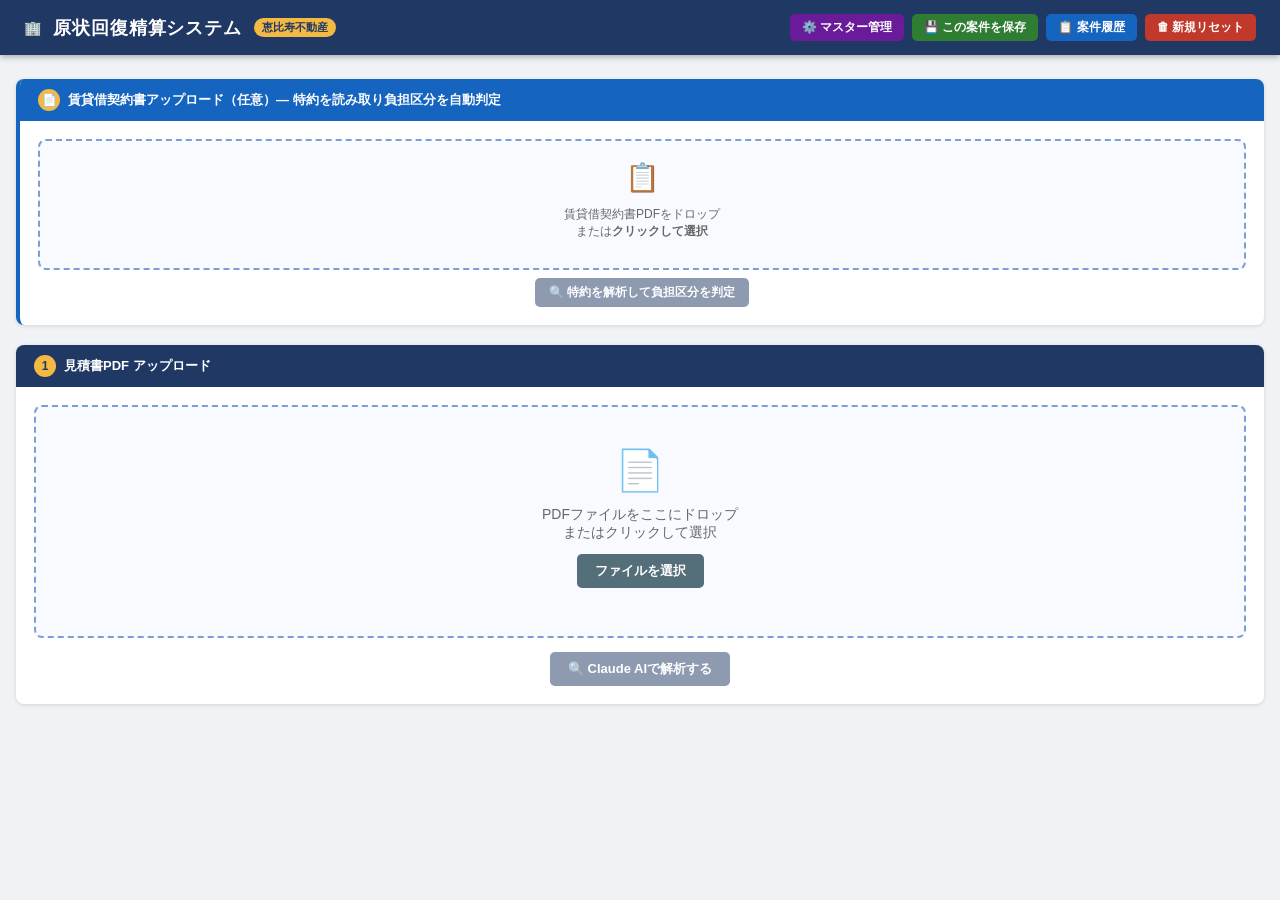
==== commit 3bf9c12c: "add: SQLite case management, master data, custom burden ratio, message generation, print view - SQLi" ====
--- a/templates/index.html
+++ b/templates/index.html
@@ -13,13 +13,14 @@
   <h1>原状回復精算システム</h1>
   <span class="badge">恵比寿不動産</span>
   <div style="margin-left:auto; display:flex; gap:8px;">
+    <button class="btn" style="background:#6a1b9a; color:#fff; font-size:12px; padding:5px 12px;" onclick="openMasterModal()">⚙️ マスター管理</button>
     <button class="btn" style="background:#2e7d32; color:#fff; font-size:12px; padding:5px 12px;" onclick="saveCase()">💾 この案件を保存</button>
     <button class="btn" style="background:#1565c0; color:#fff; font-size:12px; padding:5px 12px;" onclick="toggleHistory()">📋 案件履歴</button>
     <button class="btn" style="background:#c0392b; color:#fff; font-size:12px; padding:5px 12px;" onclick="clearLocal()">🗑 新規リセット</button>
   </div>
 </header>
 
-<!-- 案件履歴パネル -->
+<!-- 案件履歴パネル（サーバー側） -->
 <div id="historyPanel" style="display:none; position:fixed; top:0; right:0; width:380px; height:100vh; background:#fff; box-shadow:-4px 0 16px rgba(0,0,0,0.2); z-index:1000; overflow-y:auto; padding:0;">
   <div style="background:#1F3864; color:#fff; padding:14px 16px; display:flex; align-items:center; justify-content:space-between;">
     <span style="font-weight:bold; font-size:14px;">📋 案件履歴</span>
@@ -28,6 +29,64 @@
   <div id="historyList" style="padding:12px;"></div>
 </div>
 <div id="historyOverlay" style="display:none; position:fixed; top:0; left:0; width:100vw; height:100vh; background:rgba(0,0,0,0.3); z-index:999;" onclick="toggleHistory()"></div>
+
+<!-- マスター管理モーダル -->
+<div id="masterModal" style="display:none; position:fixed; top:0; left:0; width:100vw; height:100vh; background:rgba(0,0,0,0.5); z-index:2000; align-items:center; justify-content:center;">
+  <div style="background:#fff; border-radius:10px; width:600px; max-width:96vw; max-height:88vh; overflow-y:auto; padding:0; box-shadow:0 8px 40px rgba(0,0,0,0.3);">
+    <div style="background:#6a1b9a; color:#fff; padding:14px 20px; display:flex; align-items:center; justify-content:space-between; border-radius:10px 10px 0 0;">
+      <span style="font-weight:bold; font-size:15px;">⚙️ マスターデータ管理</span>
+      <button onclick="closeMasterModal()" style="background:none; border:none; color:#fff; font-size:20px; cursor:pointer;">✕</button>
+    </div>
+    <div style="padding:16px;">
+      <div style="display:flex; gap:0; border-bottom:2px solid #e0e0e0; margin-bottom:16px;">
+        <button onclick="switchMasterTab('staff')" id="masterTab_staff" class="master-tab active">スタッフ</button>
+        <button onclick="switchMasterTab('landlords')" id="masterTab_landlords" class="master-tab">貸主</button>
+        <button onclick="switchMasterTab('tenants')" id="masterTab_tenants" class="master-tab">借主</button>
+      </div>
+      <!-- スタッフ -->
+      <div id="masterPane_staff">
+        <div style="margin-bottom:10px; display:flex; gap:8px;">
+          <input type="text" id="newStaffName" placeholder="スタッフ名" style="flex:1; padding:7px; border:1px solid #ccc; border-radius:4px;">
+          <button class="btn btn-primary" onclick="addMaster('staff')" style="padding:6px 14px; font-size:12px;">追加</button>
+        </div>
+        <div id="masterList_staff" style="max-height:300px; overflow-y:auto;"></div>
+      </div>
+      <!-- 貸主 -->
+      <div id="masterPane_landlords" style="display:none;">
+        <div style="margin-bottom:10px; display:grid; grid-template-columns:1fr 1fr; gap:6px;">
+          <input type="text" id="newLandlordName" placeholder="貸主名 *" style="padding:7px; border:1px solid #ccc; border-radius:4px; grid-column:1/-1;">
+          <input type="text" id="newLandlordAddress" placeholder="住所" style="padding:7px; border:1px solid #ccc; border-radius:4px;">
+          <input type="text" id="newLandlordPhone" placeholder="電話番号" style="padding:7px; border:1px solid #ccc; border-radius:4px;">
+          <button class="btn btn-primary" onclick="addMaster('landlords')" style="grid-column:1/-1; padding:6px; font-size:12px;">追加</button>
+        </div>
+        <div id="masterList_landlords" style="max-height:280px; overflow-y:auto;"></div>
+      </div>
+      <!-- 借主 -->
+      <div id="masterPane_tenants" style="display:none;">
+        <div style="margin-bottom:10px; display:grid; grid-template-columns:1fr 1fr; gap:6px;">
+          <input type="text" id="newTenantName" placeholder="借主名 *" style="padding:7px; border:1px solid #ccc; border-radius:4px;">
+          <input type="text" id="newTenantPhone" placeholder="電話番号" style="padding:7px; border:1px solid #ccc; border-radius:4px;">
+          <button class="btn btn-primary" onclick="addMaster('tenants')" style="grid-column:1/-1; padding:6px; font-size:12px;">追加</button>
+        </div>
+        <div id="masterList_tenants" style="max-height:300px; overflow-y:auto;"></div>
+      </div>
+    </div>
+  </div>
+</div>
+
+<style>
+.master-tab {
+  padding: 8px 20px; border: none; background: none; cursor: pointer;
+  font-size: 13px; color: #555; border-bottom: 3px solid transparent;
+  margin-bottom: -2px;
+}
+.master-tab.active { color: #6a1b9a; border-bottom-color: #6a1b9a; font-weight: bold; }
+.master-list-row {
+  display: flex; justify-content: space-between; align-items: center;
+  padding: 6px 10px; border-bottom: 1px solid #eee; font-size: 12px;
+}
+.master-list-row:hover { background: #f5f5f5; }
+</style>
 
 <div class="container">
   <div id="alert-area"></div>
@@ -105,11 +164,21 @@
         <div class="form-grid">
           <div class="form-group">
             <label>借主名</label>
-            <input type="text" id="tenantName" placeholder="例：野島 靖太">
+            <div style="display:flex; gap:4px;">
+              <select id="tenantNameSelect" onchange="onTenantSelect(this)" style="flex:1; padding:7px; border:1px solid #ccc; border-radius:4px; font-size:13px;">
+                <option value="">-- 選択 --</option>
+              </select>
+              <input type="text" id="tenantName" placeholder="または手入力" style="flex:2;" oninput="saveToLocal()">
+            </div>
           </div>
           <div class="form-group">
             <label>貸主名</label>
-            <input type="text" id="landlordName" placeholder="例：吉川 景行">
+            <div style="display:flex; gap:4px;">
+              <select id="landlordNameSelect" onchange="onLandlordSelect(this)" style="flex:1; padding:7px; border:1px solid #ccc; border-radius:4px; font-size:13px;">
+                <option value="">-- 選択 --</option>
+              </select>
+              <input type="text" id="landlordName" placeholder="または手入力" style="flex:2;" oninput="saveToLocal()">
+            </div>
           </div>
           <div class="form-group">
             <label>物件名</label>
@@ -133,15 +202,47 @@
           </div>
           <div class="form-group">
             <label>担当者</label>
-            <input type="text" id="staffName" placeholder="例：山田太郎">
+            <div style="display:flex; gap:4px;">
+              <select id="staffNameSelect" onchange="onStaffSelect(this)" style="flex:1; padding:7px; border:1px solid #ccc; border-radius:4px; font-size:13px;">
+                <option value="">-- 選択 --</option>
+              </select>
+              <input type="text" id="staffName" placeholder="または手入力" style="flex:2;" oninput="saveToLocal()">
+            </div>
           </div>
           <div class="form-group">
-            <label>敷金（円）</label>
-            <input type="number" id="deposit" placeholder="例：150000" min="0">
+            <label>月額賃料（円）</label>
+            <input type="number" id="monthlyRent" placeholder="例：100000" min="0" oninput="calcDeposit()">
           </div>
         </div>
 
         <hr style="margin: 16px 0; border-color: #eee;">
+
+        <!-- 敷金詳細 -->
+        <div style="background:#f0f4ff; border-radius:6px; padding:14px; margin-bottom:14px;">
+          <div style="font-weight:bold; font-size:13px; color:#1F3864; margin-bottom:10px;">💰 敷金・精算設定</div>
+          <div style="display:grid; grid-template-columns:repeat(4,1fr); gap:12px; flex-wrap:wrap;">
+            <div class="form-group">
+              <label>敷金（円）</label>
+              <input type="number" id="deposit" placeholder="例：200000" min="0" oninput="calcDeposit()">
+            </div>
+            <div class="form-group">
+              <label>償却（ヶ月）</label>
+              <input type="number" id="amortizationMonths" placeholder="例：1" min="0" step="0.5" oninput="calcDeposit()">
+            </div>
+            <div class="form-group">
+              <label>敷金の預かり先</label>
+              <select id="depositHolder" style="padding:7px 10px; border:1px solid #ccc; border-radius:4px; font-family:inherit; font-size:13px; width:100%;" onchange="calcDeposit()">
+                <option value="landlord">貸主預かり</option>
+                <option value="company">当社（ライフアドバンス）預かり</option>
+              </select>
+            </div>
+            <div class="form-group">
+              <label>有効敷金（敷金－償却）</label>
+              <div id="effectiveDeposit" style="padding:7px 10px; background:#fff; border:1px solid #1F3864; border-radius:4px; font-size:13px; font-weight:bold; color:#1F3864;">¥0</div>
+            </div>
+          </div>
+          <div id="depositDetail" style="font-size:12px; color:#555; margin-top:8px;"></div>
+        </div>
 
         <div class="rate-grid">
           <div class="rate-group">
@@ -181,7 +282,7 @@
                 <th style="width:50px;">単位</th>
                 <th style="width:90px;">単価（税抜）</th>
                 <th style="width:90px;">業者金額</th>
-                <th style="width:70px;">負担区分</th>
+                <th style="width:90px;">負担区分</th>
                 <th style="width:100px;">貸主請求額</th>
                 <th style="width:100px;">借主請求額</th>
                 <th style="width:44px;"></th>
@@ -242,6 +343,22 @@
       </div>
     </div>
 
+    <!-- 通知文・報告文生成 -->
+    <div class="card">
+      <div class="card-header">✉️ 通知文・報告文を自動生成</div>
+      <div class="card-body">
+        <div style="display:flex; gap:8px; flex-wrap:wrap;">
+          <button class="btn btn-secondary" onclick="generateMsg('tenant')" style="font-size:12px;">借主向け通知文</button>
+          <button class="btn btn-secondary" onclick="generateMsg('landlord')" style="font-size:12px;">貸主向け報告文</button>
+          <button class="btn btn-secondary" onclick="generateMsg('internal')" style="font-size:12px;">社内共有文（LINE WORKS）</button>
+        </div>
+        <div id="msgResult" style="margin-top:12px; display:none;">
+          <textarea id="msgText" rows="8" style="width:100%; font-size:13px; padding:8px; border:1px solid #ccc; border-radius:4px;"></textarea>
+          <button class="btn btn-secondary" onclick="navigator.clipboard.writeText(document.getElementById('msgText').value)" style="margin-top:6px; font-size:12px;">📋 コピー</button>
+        </div>
+      </div>
+    </div>
+
     <!-- STEP 5: リノベーション提案書 -->
     <div class="card" style="border-left:4px solid #2e7d32;">
       <div class="card-header" style="background:#2e7d32;">
@@ -263,13 +380,19 @@
     <div class="card">
       <div class="card-header">
         <span class="step">6</span>
-        Excel出力
+        Excel出力 / PDF印刷
       </div>
       <div class="card-body">
         <div id="depositAlert" style="margin-bottom:10px;"></div>
-        <div class="action-bar">
+        <div class="action-bar" style="display:flex; gap:10px; flex-wrap:wrap;">
           <button class="btn btn-success" onclick="exportExcel()">
             📊 精算書Excelをダウンロード
+          </button>
+          <button class="btn" style="background:#e65100; color:#fff;" onclick="printInvoice('tenant')">
+            🖨️ 借主請求書を印刷
+          </button>
+          <button class="btn" style="background:#1565c0; color:#fff;" onclick="printInvoice('landlord')">
+            🖨️ 貸主請求書を印刷
           </button>
         </div>
         <p style="font-size:12px; color:#888; margin-top:10px; text-align:right;">
@@ -303,9 +426,155 @@
 };
 
 let rowCount = 0;
-let contractBurdens = {};  // 契約書から取得した負担区分
-
-// ── 契約書解析 ─────────────────────────────────
+let contractBurdens = {};
+let currentCaseId = null;  // サーバー側に保存された案件ID
+
+// ── マスターデータ ─────────────────────────────────────────────────────
+let masterData = { staff: [], landlords: [], tenants: [] };
+
+async function loadAllMasters() {
+  try {
+    const [staff, landlords, tenants] = await Promise.all([
+      fetch('/api/masters/staff').then(r => r.json()),
+      fetch('/api/masters/landlords').then(r => r.json()),
+      fetch('/api/masters/tenants').then(r => r.json()),
+    ]);
+    masterData.staff = Array.isArray(staff) ? staff : [];
+    masterData.landlords = Array.isArray(landlords) ? landlords : [];
+    masterData.tenants = Array.isArray(tenants) ? tenants : [];
+    rebuildDropdowns();
+  } catch(e) {
+    console.warn('マスター読み込み失敗:', e);
+  }
+}
+
+function rebuildDropdowns() {
+  // スタッフ
+  const staffSel = document.getElementById('staffNameSelect');
+  staffSel.innerHTML = '<option value="">-- 選択 --</option>' +
+    masterData.staff.map(s => `<option value="${escHtml(s.name)}">${escHtml(s.name)}</option>`).join('');
+
+  // 貸主
+  const landlordSel = document.getElementById('landlordNameSelect');
+  landlordSel.innerHTML = '<option value="">-- 選択 --</option>' +
+    masterData.landlords.map(s => `<option value="${s.id}">${escHtml(s.name)}</option>`).join('');
+
+  // 借主
+  const tenantSel = document.getElementById('tenantNameSelect');
+  tenantSel.innerHTML = '<option value="">-- 選択 --</option>' +
+    masterData.tenants.map(s => `<option value="${escHtml(s.name)}">${escHtml(s.name)}</option>`).join('');
+}
+
+function onStaffSelect(sel) {
+  if (sel.value) document.getElementById('staffName').value = sel.value;
+  saveToLocal();
+}
+
+function onLandlordSelect(sel) {
+  const id = parseInt(sel.value);
+  const found = masterData.landlords.find(l => l.id === id);
+  if (found) {
+    document.getElementById('landlordName').value = found.name;
+    if (found.address) document.getElementById('propertyAddress').value = found.address;
+  }
+  saveToLocal();
+}
+
+function onTenantSelect(sel) {
+  if (sel.value) document.getElementById('tenantName').value = sel.value;
+  saveToLocal();
+}
+
+// ── マスター管理モーダル ──────────────────────────────────────────────
+
+function openMasterModal() {
+  document.getElementById('masterModal').style.display = 'flex';
+  switchMasterTab('staff');
+  loadMasterList('staff');
+}
+
+function closeMasterModal() {
+  document.getElementById('masterModal').style.display = 'none';
+  loadAllMasters();  // ドロップダウンを更新
+}
+
+function switchMasterTab(tab) {
+  ['staff','landlords','tenants'].forEach(t => {
+    document.getElementById('masterPane_' + t).style.display = t === tab ? 'block' : 'none';
+    document.getElementById('masterTab_' + t).classList.toggle('active', t === tab);
+  });
+  loadMasterList(tab);
+}
+
+async function loadMasterList(type) {
+  try {
+    const res = await fetch('/api/masters/' + type);
+    const data = await res.json();
+    const el = document.getElementById('masterList_' + type);
+    if (!Array.isArray(data) || data.length === 0) {
+      el.innerHTML = '<div style="color:#aaa; text-align:center; padding:16px; font-size:12px;">データがありません</div>';
+      return;
+    }
+    el.innerHTML = data.map(row => {
+      let sub = '';
+      if (type === 'landlords') sub = (row.address ? row.address : '') + (row.phone ? '　' + row.phone : '');
+      if (type === 'tenants')   sub = row.phone || '';
+      return `<div class="master-list-row">
+        <div>
+          <span style="font-weight:bold;">${escHtml(row.name)}</span>
+          ${sub ? `<span style="color:#888; margin-left:8px; font-size:11px;">${escHtml(sub)}</span>` : ''}
+        </div>
+        <button onclick="deleteMaster('${type}', ${row.id})" style="background:#e53935; color:#fff; border:none; border-radius:4px; padding:2px 8px; font-size:11px; cursor:pointer;">削除</button>
+      </div>`;
+    }).join('');
+  } catch(e) {
+    document.getElementById('masterList_' + type).innerHTML = '<div style="color:red; font-size:12px; padding:8px;">読み込みエラー</div>';
+  }
+}
+
+async function addMaster(type) {
+  let body = {};
+  if (type === 'staff') {
+    body.name = document.getElementById('newStaffName').value.trim();
+    if (!body.name) return showAlert('名前を入力してください', 'error');
+  } else if (type === 'landlords') {
+    body.name    = document.getElementById('newLandlordName').value.trim();
+    body.address = document.getElementById('newLandlordAddress').value.trim();
+    body.phone   = document.getElementById('newLandlordPhone').value.trim();
+    if (!body.name) return showAlert('貸主名を入力してください', 'error');
+  } else if (type === 'tenants') {
+    body.name  = document.getElementById('newTenantName').value.trim();
+    body.phone = document.getElementById('newTenantPhone').value.trim();
+    if (!body.name) return showAlert('借主名を入力してください', 'error');
+  }
+  try {
+    const res = await fetch('/api/masters/' + type, {
+      method: 'POST', headers: {'Content-Type':'application/json'}, body: JSON.stringify(body)
+    });
+    const data = await res.json();
+    if (!res.ok) throw new Error(data.error || '追加エラー');
+    // フォームクリア
+    if (type === 'staff') document.getElementById('newStaffName').value = '';
+    if (type === 'landlords') { document.getElementById('newLandlordName').value = ''; document.getElementById('newLandlordAddress').value = ''; document.getElementById('newLandlordPhone').value = ''; }
+    if (type === 'tenants') { document.getElementById('newTenantName').value = ''; document.getElementById('newTenantPhone').value = ''; }
+    loadMasterList(type);
+  } catch(e) {
+    showAlert('追加エラー: ' + e.message, 'error');
+  }
+}
+
+async function deleteMaster(type, id) {
+  if (!confirm('削除しますか？')) return;
+  try {
+    const res = await fetch(`/api/masters/${type}/${id}`, { method: 'DELETE' });
+    if (!res.ok) { const d = await res.json(); throw new Error(d.error || '削除エラー'); }
+    loadMasterList(type);
+  } catch(e) {
+    showAlert('削除エラー: ' + e.message, 'error');
+  }
+}
+
+// ── 契約書解析 ─────────────────────────────────────────────────────────
 const contractInput = document.getElementById('contractInput');
 const contractDropZone = document.getElementById('contractDropZone');
 const contractBtn = document.getElementById('contractBtn');
@@ -342,19 +611,16 @@
 
     contractBurdens = data.burden_assignments || {};
 
-    // 借主名・貸主名・物件名を自動入力
     if (data.tenant_name) document.getElementById('tenantName').value = data.tenant_name;
     if (data.landlord_name) document.getElementById('landlordName').value = data.landlord_name;
     if (data.property_name && !document.getElementById('propertyName').value)
       document.getElementById('propertyName').value = data.property_name;
 
-    // 特約表示
     const clauses = data.special_clauses || [];
     document.getElementById('specialClauses').innerHTML =
       '<strong>📌 抽出された特約：</strong><br>' +
       (clauses.length ? clauses.map(c => `・${c}`).join('<br>') : '特約の明記なし → 全項目を東京都ガイドラインで判定');
 
-    // 負担区分テーブル
     const rows = Object.entries(contractBurdens).map(([cat, info]) => {
       const color = info.burden === '借' ? '#fce4d6' : (info.burden === '貸' ? '#d9e1f2' : '#e2efda');
       const badge = info.basis === '契約特約' ? '<span style="background:#e53935;color:#fff;padding:1px 5px;border-radius:3px;font-size:10px;">特約</span>' :
@@ -443,18 +709,15 @@
 
     if (!res.ok) throw new Error(data.error || 'APIエラー');
 
-    // 物件情報を反映
     document.getElementById('propertyName').value = data.property_name || '';
     document.getElementById('estimateNumber').value = data.estimate_number || '';
     document.getElementById('estimateDate').value = data.estimate_date || '';
     document.getElementById('companyName').value = data.company_name || '';
     document.getElementById('staffName').value = data.staff_name || '';
 
-    // テーブルクリア
     document.getElementById('tableBody').innerHTML = '';
     rowCount = 0;
 
-    // 明細を反映
     (data.items || []).forEach(item => addRow(item));
 
     document.getElementById('sections').classList.add('visible');
@@ -474,11 +737,26 @@
   ).join('');
 }
 
+// ── 負担区分のデフォルトratio ────────────────────────────────────────
+function burdenToRatios(burden) {
+  if (burden === '借') return { t: 100, l: 0 };
+  if (burden === '貸') return { t: 0, l: 100 };
+  if (burden === '両') return { t: 50, l: 50 };
+  return { t: 50, l: 50 };
+}
+
 function addRow(item = {}) {
   rowCount++;
   const n = rowCount;
   const category = item.category || 'その他（自由入力）';
   const burden = item.burden || BURDEN_MAP[category] || '借';
+  const defaultRatios = burdenToRatios(burden);
+  const tRatio = item.tenant_ratio !== undefined ? item.tenant_ratio : defaultRatios.t;
+  const lRatio = item.landlord_ratio !== undefined ? item.landlord_ratio : defaultRatios.l;
+  // カスタムかどうか
+  const isCustom = item.tenant_ratio !== undefined && !(tRatio === 100 && lRatio === 0) && !(tRatio === 0 && lRatio === 100) && !(tRatio === 50 && lRatio === 50);
+  const burdenValue = isCustom ? 'カスタム' : burden;
+
   const tbody = document.getElementById('tableBody');
 
   const tr = document.createElement('tr');
@@ -499,10 +777,15 @@
     <td class="text-right vendor-amount">¥0</td>
     <td>
       <select class="td-select burden-select text-center" onchange="onBurdenChange(this)">
-        <option value="貸" ${burden === '貸' ? 'selected' : ''}>貸</option>
-        <option value="借" ${burden === '借' ? 'selected' : ''}>借</option>
-        <option value="両" ${burden === '両' ? 'selected' : ''}>両</option>
+        <option value="貸" ${burdenValue === '貸' ? 'selected' : ''}>貸</option>
+        <option value="借" ${burdenValue === '借' ? 'selected' : ''}>借</option>
+        <option value="両" ${burdenValue === '両' ? 'selected' : ''}>両</option>
+        <option value="カスタム" ${burdenValue === 'カスタム' ? 'selected' : ''}>カスタム</option>
       </select>
+      <div class="custom-ratio" style="display:${burdenValue==='カスタム'?'flex':'none'}; gap:2px; margin-top:3px; align-items:center; font-size:11px;">
+        借<input type="number" class="tenant-ratio-input" value="${tRatio}" min="0" max="100" style="width:44px; padding:2px 4px; border:1px solid #ccc; border-radius:3px; font-size:11px;" oninput="onTenantRatioInput(this)">%
+        貸<input type="number" class="landlord-ratio-input" value="${lRatio}" min="0" max="100" style="width:44px; padding:2px 4px; border:1px solid #ccc; border-radius:3px; font-size:11px;" oninput="onLandlordRatioInput(this)">%
+      </div>
     </td>
     <td class="text-right landlord-amount">¥0</td>
     <td class="text-right tenant-amount">¥0</td>
@@ -513,8 +796,26 @@
   calcRow(tr.querySelector('input[type="number"]'));
 }
 
+function onTenantRatioInput(input) {
+  const tr = input.closest('tr');
+  const tVal = parseFloat(input.value) || 0;
+  const lInput = tr.querySelector('.landlord-ratio-input');
+  lInput.value = Math.max(0, 100 - tVal);
+  calcRow(tr.querySelector('input[type="number"]'));
+  calcTotals();
+}
+
+function onLandlordRatioInput(input) {
+  const tr = input.closest('tr');
+  const lVal = parseFloat(input.value) || 0;
+  const tInput = tr.querySelector('.tenant-ratio-input');
+  tInput.value = Math.max(0, 100 - lVal);
+  calcRow(tr.querySelector('input[type="number"]'));
+  calcTotals();
+}
+
 function escHtml(s) {
-  return s.replace(/&/g,'&amp;').replace(/</g,'&lt;').replace(/>/g,'&gt;').replace(/"/g,'&quot;');
+  return String(s).replace(/&/g,'&amp;').replace(/</g,'&lt;').replace(/>/g,'&gt;').replace(/"/g,'&quot;');
 }
 
 function deleteRow(btn) {
@@ -535,6 +836,11 @@
   const burden = BURDEN_MAP[category] || '借';
   const burdenSel = tr.querySelector('.burden-select');
   burdenSel.value = burden;
+  // カスタムを閉じてデフォルトratioを設定
+  const ratios = burdenToRatios(burden);
+  tr.querySelector('.tenant-ratio-input').value = ratios.t;
+  tr.querySelector('.landlord-ratio-input').value = ratios.l;
+  tr.querySelector('.custom-ratio').style.display = 'none';
   updateRowClass(tr, burden);
   calcRow(sel);
   calcTotals();
@@ -542,7 +848,20 @@
 
 function onBurdenChange(sel) {
   const tr = sel.closest('tr');
-  updateRowClass(tr, sel.value);
+  const burden = sel.value;
+  const customDiv = tr.querySelector('.custom-ratio');
+  if (burden === 'カスタム') {
+    customDiv.style.display = 'flex';
+    tr.querySelector('.tenant-ratio-input').value = 50;
+    tr.querySelector('.landlord-ratio-input').value = 50;
+    updateRowClass(tr, '両');
+  } else {
+    customDiv.style.display = 'none';
+    const ratios = burdenToRatios(burden);
+    tr.querySelector('.tenant-ratio-input').value = ratios.t;
+    tr.querySelector('.landlord-ratio-input').value = ratios.l;
+    updateRowClass(tr, burden);
+  }
   calcRow(sel);
   calcTotals();
 }
@@ -566,22 +885,26 @@
   const tr = input.closest ? input.closest('tr') : input;
   if (!tr || !tr.cells) return;
 
-  const qty = parseFloat(tr.querySelector('input[type="number"]:nth-of-type(1)') ?
-    tr.querySelectorAll('input[type="number"]')[0].value : 0) || 0;
+  const qty = parseFloat(tr.querySelectorAll('input[type="number"]')[0]?.value || 0) || 0;
   const price = parseFloat(tr.querySelectorAll('input[type="number"]')[1]?.value || 0) || 0;
   const burden = tr.querySelector('.burden-select')?.value || '借';
   const rates = getRates();
+  const tRatio = parseFloat(tr.querySelector('.tenant-ratio-input')?.value || 0) || 0;
+  const lRatio = parseFloat(tr.querySelector('.landlord-ratio-input')?.value || 0) || 0;
 
   const vendor = Math.floor(qty * price);
   let landlordAmt = 0, tenantAmt = 0;
 
-  if (burden === '貸') {
+  if (burden === 'カスタム') {
+    tenantAmt   = Math.floor(vendor * (tRatio / 100) * rates.tenant);
+    landlordAmt = Math.floor(vendor * (lRatio / 100) * rates.landlord);
+  } else if (burden === '貸') {
     landlordAmt = Math.floor(vendor * rates.landlord);
   } else if (burden === '借') {
     tenantAmt = Math.floor(vendor * rates.tenant);
-  } else {
+  } else {  // 両
     landlordAmt = Math.floor((vendor / 2) * rates.landlord);
-    tenantAmt = Math.floor((vendor / 2) * rates.tenant);
+    tenantAmt   = Math.floor((vendor / 2) * rates.tenant);
   }
 
   tr.querySelector('.vendor-amount').textContent = fmt(vendor);
@@ -618,22 +941,26 @@
   document.getElementById('summaryLandlord').textContent = fmt(landlordTax);
   document.getElementById('summaryTenant').textContent = fmt(tenantTax);
   document.getElementById('summaryProfit').textContent = fmt(profit);
-  document.getElementById('summaryRate').textContent = profitRate.toFixed(1) + '%';
+  const summaryRateEl = document.getElementById('summaryRate');
+  if (summaryRateEl) summaryRateEl.textContent = profitRate.toFixed(1) + '%';
 
   // 敷金残高判定
   const deposit = parseFloat(document.getElementById('deposit').value || 0) || 0;
+  const effective = getEffectiveDeposit();
+  const holder = document.getElementById('depositHolder')?.value || 'landlord';
+  const holderLabel = holder === 'company' ? '当社精算' : '貸主精算';
   const depositEl = document.getElementById('summaryDeposit');
   const depositAlertEl = document.getElementById('depositAlert');
   if (deposit > 0) {
-    const balance = deposit - tenantTax;
+    const balance = effective - tenantTax;
     if (balance >= 0) {
       depositEl.textContent = fmt(balance) + ' 返金';
       depositEl.style.color = '#2e7d32';
-      if (depositAlertEl) depositAlertEl.innerHTML = `<div class="alert" style="background:#e8f5e9;border:1px solid #66bb6a;color:#1b5e20;">✅ 敷金内で収まります。借主への返金額：<strong>${fmt(balance)}</strong></div>`;
+      if (depositAlertEl) depositAlertEl.innerHTML = `<div class="alert" style="background:#e8f5e9;border:1px solid #66bb6a;color:#1b5e20;">✅ 敷金内で収まります。返金額：<strong>${fmt(balance)}</strong>（${holderLabel}）</div>`;
     } else {
       depositEl.textContent = fmt(Math.abs(balance)) + ' 追加請求';
       depositEl.style.color = '#c62828';
-      if (depositAlertEl) depositAlertEl.innerHTML = `<div class="alert alert-error">⚠️ 敷金超過。借主への追加請求が必要：<strong>${fmt(Math.abs(balance))}</strong></div>`;
+      if (depositAlertEl) depositAlertEl.innerHTML = `<div class="alert alert-error">⚠️ 敷金超過。追加請求：<strong>${fmt(Math.abs(balance))}</strong>（${holderLabel}）</div>`;
     }
   } else {
     depositEl.textContent = '敷金未入力';
@@ -649,16 +976,45 @@
 }
 
 function parseFmt(s) {
-  return parseInt(s.replace(/[¥,]/g, '')) || 0;
-}
-
-// 掛率変更時に再計算
+  return parseInt(String(s).replace(/[¥,]/g, '')) || 0;
+}
+
 ['landlordRate', 'tenantRate', 'taxRate'].forEach(id => {
   document.getElementById(id).addEventListener('input', calcTotals);
 });
-document.getElementById('deposit').addEventListener('input', calcTotals);
-
-// ========== リノベーション提案書 ==========
+
+// ── 敷金計算 ────────────────────────────────────────────────────────────
+function calcDeposit() {
+  const deposit = parseFloat(document.getElementById('deposit').value || 0) || 0;
+  const monthlyRent = parseFloat(document.getElementById('monthlyRent').value || 0) || 0;
+  const amortMonths = parseFloat(document.getElementById('amortizationMonths').value || 0) || 0;
+  const holder = document.getElementById('depositHolder').value;
+
+  const amortAmount = Math.floor(monthlyRent * amortMonths);
+  const effective = Math.max(0, deposit - amortAmount);
+
+  document.getElementById('effectiveDeposit').textContent = '¥' + effective.toLocaleString('ja-JP');
+
+  let detail = '';
+  if (deposit > 0) {
+    detail = `敷金 ¥${deposit.toLocaleString()} `;
+    if (amortAmount > 0) detail += `− 償却 ¥${amortAmount.toLocaleString()}（${amortMonths}ヶ月） = 有効敷金 ¥${effective.toLocaleString()}`;
+    detail += `　【${holder === 'company' ? '当社預かり' : '貸主預かり'}】`;
+  }
+  document.getElementById('depositDetail').textContent = detail;
+  calcTotals();
+}
+
+function getEffectiveDeposit() {
+  const deposit = parseFloat(document.getElementById('deposit').value || 0) || 0;
+  const monthlyRent = parseFloat(document.getElementById('monthlyRent').value || 0) || 0;
+  const amortMonths = parseFloat(document.getElementById('amortizationMonths').value || 0) || 0;
+  return Math.max(0, deposit - Math.floor(monthlyRent * amortMonths));
+}
+
+window.addEventListener('load', () => { loadFromLocal(); calcDeposit(); loadAllMasters(); });
+
+// ── リノベーション提案書 ─────────────────────────────────────────────────
 let proposalCount = 0;
 const PROPOSAL_TEMPLATES = [
   { title: 'アクセントクロス', work: 'リビング1面にアクセントクロス施工（サンゲツ等）', effect: '部屋の印象向上・ポータル写真映え' },
@@ -714,7 +1070,6 @@
   `;
   list.appendChild(div);
 
-  // 写真プレビュー
   document.getElementById(`p_photo_${idx}`).addEventListener('change', function() {
     const el = document.getElementById(`p_photo_preview_${idx}`);
     el.textContent = this.files[0] ? '✓ ' + this.files[0].name : '';
@@ -756,86 +1111,136 @@
   }
 }
 
-// ========== 案件履歴 ==========
-const HISTORY_KEY = 'ict_seisan_history';
-
-function getHistory() {
-  try { return JSON.parse(localStorage.getItem(HISTORY_KEY) || '[]'); } catch(e) { return []; }
-}
-
-function saveCase() {
-  const name = document.getElementById('propertyName').value || '（物件名未入力）';
-  const tenant = document.getElementById('tenantName').value || '';
+// ── 案件履歴（サーバー側） ────────────────────────────────────────────────
+
+function getEffectiveDepositValue() {
+  return getEffectiveDeposit();
+}
+
+async function saveCase() {
   const state = buildState();
   if (!state.items || state.items.length === 0) {
     showAlert('明細が空です。先に解析または入力してください。', 'error');
     return;
   }
-  const history = getHistory();
-  const entry = {
-    id: Date.now(),
-    saved_at: new Date().toLocaleString('ja-JP', {month:'2-digit',day:'2-digit',hour:'2-digit',minute:'2-digit'}),
-    property_name: name,
-    tenant_name: tenant,
-    data: state,
-  };
-  history.unshift(entry);
-  if (history.length > 50) history.pop();
-  localStorage.setItem(HISTORY_KEY, JSON.stringify(history));
-  showAlert(`「${name}」を履歴に保存しました`, 'success');
-  renderHistory();
-}
-
-function loadCase(id) {
-  const history = getHistory();
-  const entry = history.find(h => h.id === id);
-  if (!entry) return;
-  const s = entry.data;
-  document.getElementById('tenantName').value = s.tenantName || '';
-  document.getElementById('propertyName').value = s.propertyName || '';
-  document.getElementById('propertyAddress').value = s.propertyAddress || '';
-  document.getElementById('estimateNumber').value = s.estimateNumber || '';
-  document.getElementById('estimateDate').value = s.estimateDate || '';
-  document.getElementById('companyName').value = s.companyName || '';
-  document.getElementById('staffName').value = s.staffName || '';
-  document.getElementById('deposit').value = s.deposit || '';
-  document.getElementById('landlordRate').value = s.landlordRate || '1.15';
-  document.getElementById('tenantRate').value = s.tenantRate || '1.20';
-  document.getElementById('taxRate').value = s.taxRate || '10';
-  if (s.items && s.items.length > 0) {
-    document.getElementById('tableBody').innerHTML = '';
-    rowCount = 0;
-    s.items.forEach(item => addRow(item));
-    document.getElementById('sections').classList.add('visible');
-    calcTotals();
-  }
-  toggleHistory();
-  showAlert(`「${entry.property_name}」を読み込みました`, 'success');
-}
-
-function deleteCase(id) {
-  let history = getHistory();
-  history = history.filter(h => h.id !== id);
-  localStorage.setItem(HISTORY_KEY, JSON.stringify(history));
-  renderHistory();
-}
-
-function renderHistory() {
+  try {
+    let url = '/api/cases';
+    let method = 'POST';
+    if (currentCaseId) {
+      url = `/api/cases/${currentCaseId}`;
+      method = 'PUT';
+    }
+    const res = await fetch(url, {
+      method,
+      headers: { 'Content-Type': 'application/json' },
+      body: JSON.stringify(state),
+    });
+    const data = await res.json();
+    if (!res.ok) throw new Error(data.error || '保存エラー');
+    if (data.id) currentCaseId = data.id;
+    showAlert(`「${state.property_name || '（物件名未入力）'}」を保存しました（ID: ${currentCaseId}）`, 'success');
+  } catch(e) {
+    showAlert('保存エラー: ' + e.message, 'error');
+  }
+}
+
+async function loadCase(id) {
+  try {
+    const res = await fetch(`/api/cases/${id}`);
+    const entry = await res.json();
+    if (!res.ok) throw new Error(entry.error || '読み込みエラー');
+    const s = entry.data || {};
+    currentCaseId = id;
+
+    document.getElementById('tenantName').value = s.tenant_name || '';
+    document.getElementById('landlordName').value = s.landlord_name || '';
+    document.getElementById('propertyName').value = s.property_name || '';
+    document.getElementById('propertyAddress').value = s.property_address || '';
+    document.getElementById('estimateNumber').value = s.estimate_number || '';
+    document.getElementById('estimateDate').value = s.estimate_date || '';
+    document.getElementById('companyName').value = s.company_name || '';
+    document.getElementById('staffName').value = s.staff_name || '';
+    document.getElementById('deposit').value = s.deposit || '';
+    document.getElementById('monthlyRent').value = s.monthly_rent || '';
+    document.getElementById('amortizationMonths').value = s.amortization_months || '';
+    if (s.deposit_holder) document.getElementById('depositHolder').value = s.deposit_holder;
+    calcDeposit();
+    document.getElementById('landlordRate').value = s.landlord_rate || '1.15';
+    document.getElementById('tenantRate').value = s.tenant_rate || '1.20';
+    document.getElementById('taxRate').value = s.tax_rate ? String(parseFloat(s.tax_rate) * 100) : '10';
+
+    if (s.items && s.items.length > 0) {
+      document.getElementById('tableBody').innerHTML = '';
+      rowCount = 0;
+      s.items.forEach(item => addRow(item));
+      document.getElementById('sections').classList.add('visible');
+      calcTotals();
+    }
+    toggleHistory();
+    showAlert(`「${entry.property_name}」を読み込みました`, 'success');
+  } catch(e) {
+    showAlert('読み込みエラー: ' + e.message, 'error');
+  }
+}
+
+async function deleteCase(id) {
+  if (!confirm('この案件を削除しますか？')) return;
+  try {
+    const res = await fetch(`/api/cases/${id}`, { method: 'DELETE' });
+    if (!res.ok) { const d = await res.json(); throw new Error(d.error || '削除エラー'); }
+    if (currentCaseId === id) currentCaseId = null;
+    renderHistory();
+  } catch(e) {
+    showAlert('削除エラー: ' + e.message, 'error');
+  }
+}
+
+async function renderHistory() {
   const list = document.getElementById('historyList');
-  const history = getHistory();
-  if (history.length === 0) {
-    list.innerHTML = '<p style="color:#888; text-align:center; margin-top:40px;">保存された案件はありません</p>';
-    return;
-  }
-  list.innerHTML = history.map(h => `
-    <div style="border:1px solid #dde; border-radius:6px; padding:10px 12px; margin-bottom:8px; cursor:pointer; background:#f8faff;" onclick="loadCase(${h.id})">
-      <div style="font-weight:bold; font-size:13px; color:#1F3864;">${h.property_name}</div>
-      <div style="font-size:11px; color:#666; margin-top:2px;">${h.tenant_name ? h.tenant_name + '　様　' : ''}${h.saved_at}</div>
-      <div style="text-align:right; margin-top:4px;">
-        <button onclick="event.stopPropagation(); deleteCase(${h.id})" style="background:#e53935; color:#fff; border:none; border-radius:4px; padding:2px 8px; font-size:11px; cursor:pointer;">削除</button>
-      </div>
-    </div>
-  `).join('');
+  list.innerHTML = '<div style="color:#aaa; text-align:center; padding:20px; font-size:12px;">読み込み中...</div>';
+  try {
+    const res = await fetch('/api/cases');
+    const history = await res.json();
+    if (!Array.isArray(history) || history.length === 0) {
+      list.innerHTML = '<p style="color:#888; text-align:center; margin-top:40px;">保存された案件はありません</p>';
+      return;
+    }
+    const statusLabel = s => s === 'completed' ? '<span style="background:#2e7d32;color:#fff;padding:1px 6px;border-radius:3px;font-size:10px;">完了</span>' : '<span style="background:#1565c0;color:#fff;padding:1px 6px;border-radius:3px;font-size:10px;">進行中</span>';
+    list.innerHTML = history.map(h => `
+      <div style="border:1px solid #dde; border-radius:6px; padding:10px 12px; margin-bottom:8px; cursor:pointer; background:#f8faff;" onclick="loadCase(${h.id})">
+        <div style="display:flex; align-items:center; gap:6px;">
+          ${statusLabel(h.status)}
+          <span style="font-weight:bold; font-size:13px; color:#1F3864;">${escHtml(h.property_name || '（物件名なし）')}</span>
+        </div>
+        <div style="font-size:11px; color:#666; margin-top:2px;">${h.tenant_name ? escHtml(h.tenant_name) + '　様　' : ''}${h.updated_at ? h.updated_at.substring(0,16) : ''}</div>
+        <div style="text-align:right; margin-top:4px; display:flex; gap:4px; justify-content:flex-end;">
+          <button onclick="event.stopPropagation(); toggleCaseStatus(${h.id}, '${h.status}')" style="background:#f57c00; color:#fff; border:none; border-radius:4px; padding:2px 8px; font-size:11px; cursor:pointer;">${h.status === 'completed' ? '進行中に戻す' : '完了にする'}</button>
+          <button onclick="event.stopPropagation(); deleteCase(${h.id})" style="background:#e53935; color:#fff; border:none; border-radius:4px; padding:2px 8px; font-size:11px; cursor:pointer;">削除</button>
+        </div>
+      </div>
+    `).join('');
+  } catch(e) {
+    list.innerHTML = '<div style="color:red; padding:12px; font-size:12px;">読み込みエラー: ' + e.message + '</div>';
+  }
+}
+
+async function toggleCaseStatus(id, currentStatus) {
+  const newStatus = currentStatus === 'completed' ? 'active' : 'completed';
+  try {
+    // 既存データを取得して更新
+    const getRes = await fetch(`/api/cases/${id}`);
+    const entry = await getRes.json();
+    const updatedData = Object.assign({}, entry.data || {}, { status: newStatus });
+    const res = await fetch(`/api/cases/${id}`, {
+      method: 'PUT',
+      headers: { 'Content-Type': 'application/json' },
+      body: JSON.stringify(updatedData),
+    });
+    if (!res.ok) { const d = await res.json(); throw new Error(d.error || '更新エラー'); }
+    renderHistory();
+  } catch(e) {
+    showAlert('ステータス更新エラー: ' + e.message, 'error');
+  }
 }
 
 function toggleHistory() {
@@ -847,7 +1252,7 @@
   if (!isOpen) renderHistory();
 }
 
-// ========== LocalStorage 自動保存・復元 ==========
+// ── LocalStorage 自動保存・復元 ──────────────────────────────────────────
 const SAVE_KEY = 'ict_seisan_data';
 
 function buildState() {
@@ -855,30 +1260,48 @@
   document.querySelectorAll('#tableBody tr').forEach(tr => {
     const inputs = tr.querySelectorAll('input');
     const selects = tr.querySelectorAll('select');
+    const burden = selects[1]?.value || '借';
+    const tRatio = parseFloat(tr.querySelector('.tenant-ratio-input')?.value || 0) || 0;
+    const lRatio = parseFloat(tr.querySelector('.landlord-ratio-input')?.value || 0) || 0;
     items.push({
-      category: selects[0]?.value || '',
-      description: inputs[0]?.value || '',
-      quantity: inputs[1]?.value || 0,
-      unit: inputs[2]?.value || '',
-      unit_price: inputs[3]?.value || 0,
-      burden: selects[1]?.value || '借',
+      category:       selects[0]?.value || '',
+      description:    inputs[0]?.value || '',
+      quantity:       inputs[1]?.value || 0,
+      unit:           inputs[2]?.value || '',
+      unit_price:     inputs[3]?.value || 0,
+      burden:         burden === 'カスタム' ? '両' : burden,
+      tenant_ratio:   tRatio,
+      landlord_ratio: lRatio,
     });
   });
+
+  const depositVal = parseFloat(document.getElementById('deposit').value || 0) || 0;
+  const monthlyRent = parseFloat(document.getElementById('monthlyRent').value || 0) || 0;
+  const amortMonths = parseFloat(document.getElementById('amortizationMonths').value || 0) || 0;
+  const amortAmount = Math.floor(monthlyRent * amortMonths);
+  const taxRateRaw = (parseFloat(document.getElementById('taxRate').value) || 10) / 100;
+
   return {
-    tenantName: document.getElementById('tenantName').value,
-    landlordName: document.getElementById('landlordName').value,
-    propertyName: document.getElementById('propertyName').value,
-    propertyAddress: document.getElementById('propertyAddress').value,
-    estimateNumber: document.getElementById('estimateNumber').value,
-    estimateDate: document.getElementById('estimateDate').value,
-    companyName: document.getElementById('companyName').value,
-    staffName: document.getElementById('staffName').value,
-    deposit: document.getElementById('deposit').value,
-    landlordRate: document.getElementById('landlordRate').value,
-    tenantRate: document.getElementById('tenantRate').value,
-    taxRate: document.getElementById('taxRate').value,
+    tenant_name:         document.getElementById('tenantName').value,
+    landlord_name:       document.getElementById('landlordName').value,
+    property_name:       document.getElementById('propertyName').value,
+    property_address:    document.getElementById('propertyAddress').value,
+    estimate_number:     document.getElementById('estimateNumber').value,
+    estimate_date:       document.getElementById('estimateDate').value,
+    company_name:        document.getElementById('companyName').value,
+    staff_name:          document.getElementById('staffName').value,
+    deposit:             depositVal,
+    monthly_rent:        monthlyRent,
+    amortization_months: amortMonths,
+    amortization_amount: amortAmount,
+    effective_deposit:   Math.max(0, depositVal - amortAmount),
+    deposit_holder:      document.getElementById('depositHolder').value,
+    landlord_rate:       parseFloat(document.getElementById('landlordRate').value) || 1.15,
+    tenant_rate:         parseFloat(document.getElementById('tenantRate').value) || 1.20,
+    tax_rate:            taxRateRaw,
     items,
     visible: document.getElementById('sections').classList.contains('visible'),
+    status: 'active',
   };
 }
 
@@ -891,18 +1314,27 @@
   if (!raw) return;
   try {
     const s = JSON.parse(raw);
-    document.getElementById('tenantName').value = s.tenantName || '';
-    document.getElementById('landlordName').value = s.landlordName || '';
-    document.getElementById('propertyName').value = s.propertyName || '';
-    document.getElementById('propertyAddress').value = s.propertyAddress || '';
-    document.getElementById('estimateNumber').value = s.estimateNumber || '';
-    document.getElementById('estimateDate').value = s.estimateDate || '';
-    document.getElementById('companyName').value = s.companyName || '';
-    document.getElementById('staffName').value = s.staffName || '';
-    document.getElementById('deposit').value = s.deposit || '';
-    document.getElementById('landlordRate').value = s.landlordRate || '1.15';
-    document.getElementById('tenantRate').value = s.tenantRate || '1.20';
-    document.getElementById('taxRate').value = s.taxRate || '10';
+    document.getElementById('tenantName').value     = s.tenant_name || s.tenantName || '';
+    document.getElementById('landlordName').value   = s.landlord_name || s.landlordName || '';
+    document.getElementById('propertyName').value   = s.property_name || s.propertyName || '';
+    document.getElementById('propertyAddress').value = s.property_address || s.propertyAddress || '';
+    document.getElementById('estimateNumber').value = s.estimate_number || s.estimateNumber || '';
+    document.getElementById('estimateDate').value   = s.estimate_date || s.estimateDate || '';
+    document.getElementById('companyName').value    = s.company_name || s.companyName || '';
+    document.getElementById('staffName').value      = s.staff_name || s.staffName || '';
+    document.getElementById('deposit').value        = s.deposit || '';
+    document.getElementById('monthlyRent').value    = s.monthly_rent || s.monthlyRent || '';
+    document.getElementById('amortizationMonths').value = s.amortization_months || s.amortizationMonths || '';
+    if (s.deposit_holder || s.depositHolder) document.getElementById('depositHolder').value = s.deposit_holder || s.depositHolder;
+    calcDeposit();
+    document.getElementById('landlordRate').value = s.landlord_rate || s.landlordRate || '1.15';
+    document.getElementById('tenantRate').value   = s.tenant_rate || s.tenantRate || '1.20';
+    // tax_rate はサーバー側では0.10などの小数、localStorageでは10%の数値（どちらにも対応）
+    let taxRateDisplay = s.tax_rate;
+    if (taxRateDisplay !== undefined) {
+      if (parseFloat(taxRateDisplay) < 1) taxRateDisplay = Math.round(parseFloat(taxRateDisplay) * 100);
+    }
+    document.getElementById('taxRate').value = taxRateDisplay || s.taxRate || '10';
 
     if (s.items && s.items.length > 0) {
       document.getElementById('tableBody').innerHTML = '';
@@ -917,51 +1349,22 @@
 function clearLocal() {
   if (confirm('保存データをリセットしますか？')) {
     localStorage.removeItem(SAVE_KEY);
+    currentCaseId = null;
     location.reload();
   }
 }
 
-// 入力変更時に自動保存
 document.addEventListener('input', saveToLocal);
 document.addEventListener('change', saveToLocal);
 
-// ページ読み込み時に復元
 window.addEventListener('load', loadFromLocal);
 
+// ── Excel出力 ─────────────────────────────────────────────────────────────
 async function exportExcel() {
-  const items = [];
-  document.querySelectorAll('#tableBody tr').forEach(tr => {
-    const inputs = tr.querySelectorAll('input');
-    const selects = tr.querySelectorAll('select');
-    items.push({
-      category: selects[0]?.value || '',
-      description: inputs[0]?.value || '',
-      quantity: parseFloat(inputs[1]?.value || 0),
-      unit: inputs[2]?.value || '',
-      unit_price: parseFloat(inputs[3]?.value || 0),
-      burden: selects[1]?.value || '借',
-    });
-  });
-
-  const proposals = getProposals();
-  const payload = {
-    tenant_name: document.getElementById('tenantName').value,
-    landlord_name: document.getElementById('landlordName').value,
-    property_name: document.getElementById('propertyName').value,
-    property_address: document.getElementById('propertyAddress').value,
-    estimate_number: document.getElementById('estimateNumber').value,
-    estimate_date: document.getElementById('estimateDate').value,
-    company_name: document.getElementById('companyName').value,
-    staff_name: document.getElementById('staffName').value,
-    deposit: parseFloat(document.getElementById('deposit').value || 0),
-    landlord_rate: parseFloat(document.getElementById('landlordRate').value),
-    tenant_rate: parseFloat(document.getElementById('tenantRate').value),
-    tax_rate: (parseFloat(document.getElementById('taxRate').value) || 10) / 100,
-    items,
-    proposals,
-  };
-
-  // 写真があればmultipart、なければJSON
+  const payload = buildState();
+  payload.proposals = getProposals();
+
+  const proposals = payload.proposals;
   const hasPhotos = proposals.some(p => {
     const photoEl = document.getElementById(`p_photo_${p.index}`);
     return photoEl && photoEl.files && photoEl.files[0];
@@ -1007,6 +1410,70 @@
     showAlert('ダウンロードエラー：' + e.message, 'error');
   }
 }
+
+// ── PDF印刷 ────────────────────────────────────────────────────────────────
+async function printInvoice(sheetType) {
+  if (!currentCaseId) {
+    // 未保存の場合は先に保存
+    await saveCase();
+    if (!currentCaseId) {
+      showAlert('先に案件を保存してください', 'error');
+      return;
+    }
+  }
+  window.open(`/print/${currentCaseId}/${sheetType}`, '_blank');
+}
+
+// ── メール文面生成 ─────────────────────────────────────────────────────────
+async function generateMsg(type) {
+  const rates = getRates();
+  let tenantTotal = 0, landlordTotal = 0;
+  document.querySelectorAll('#tableBody tr').forEach(tr => {
+    tenantTotal   += parseFmt(tr.querySelector('.tenant-amount').textContent);
+    landlordTotal += parseFmt(tr.querySelector('.landlord-amount').textContent);
+  });
+  const tenantTax   = Math.floor(tenantTotal   * (1 + rates.tax));
+  const landlordTax = Math.floor(landlordTotal * (1 + rates.tax));
+  const depositVal  = parseFloat(document.getElementById('deposit').value || 0) || 0;
+  const effective   = getEffectiveDeposit();
+  const depBalance  = tenantTax - effective;
+  const isRefund    = depositVal > 0 && depBalance <= 0;
+  const netAmount   = depositVal > 0 ? Math.abs(depBalance) : tenantTax;
+
+  const payload = {
+    type,
+    property_name:     document.getElementById('propertyName').value,
+    tenant_name:       document.getElementById('tenantName').value,
+    landlord_name:     document.getElementById('landlordName').value,
+    tenant_total_tax:  tenantTax,
+    landlord_total_tax: landlordTax,
+    deposit:           depositVal,
+    effective_deposit: effective,
+    is_refund:         isRefund,
+    net_amount:        netAmount,
+  };
+
+  const btn = document.querySelector(`button[onclick="generateMsg('${type}')"]`);
+  const orig = btn ? btn.textContent : '';
+  if (btn) { btn.disabled = true; btn.textContent = '生成中...'; }
+
+  try {
+    const res = await fetch('/api/generate-message', {
+      method: 'POST',
+      headers: { 'Content-Type': 'application/json' },
+      body: JSON.stringify(payload),
+    });
+    const data = await res.json();
+    if (!res.ok) throw new Error(data.error || '生成エラー');
+    document.getElementById('msgText').value = data.message;
+    document.getElementById('msgResult').style.display = 'block';
+    showAlert('文面を生成しました', 'success');
+  } catch(e) {
+    showAlert('文面生成エラー: ' + e.message, 'error');
+  } finally {
+    if (btn) { btn.disabled = false; btn.textContent = orig; }
+  }
+}
 </script>
 </body>
 </html>
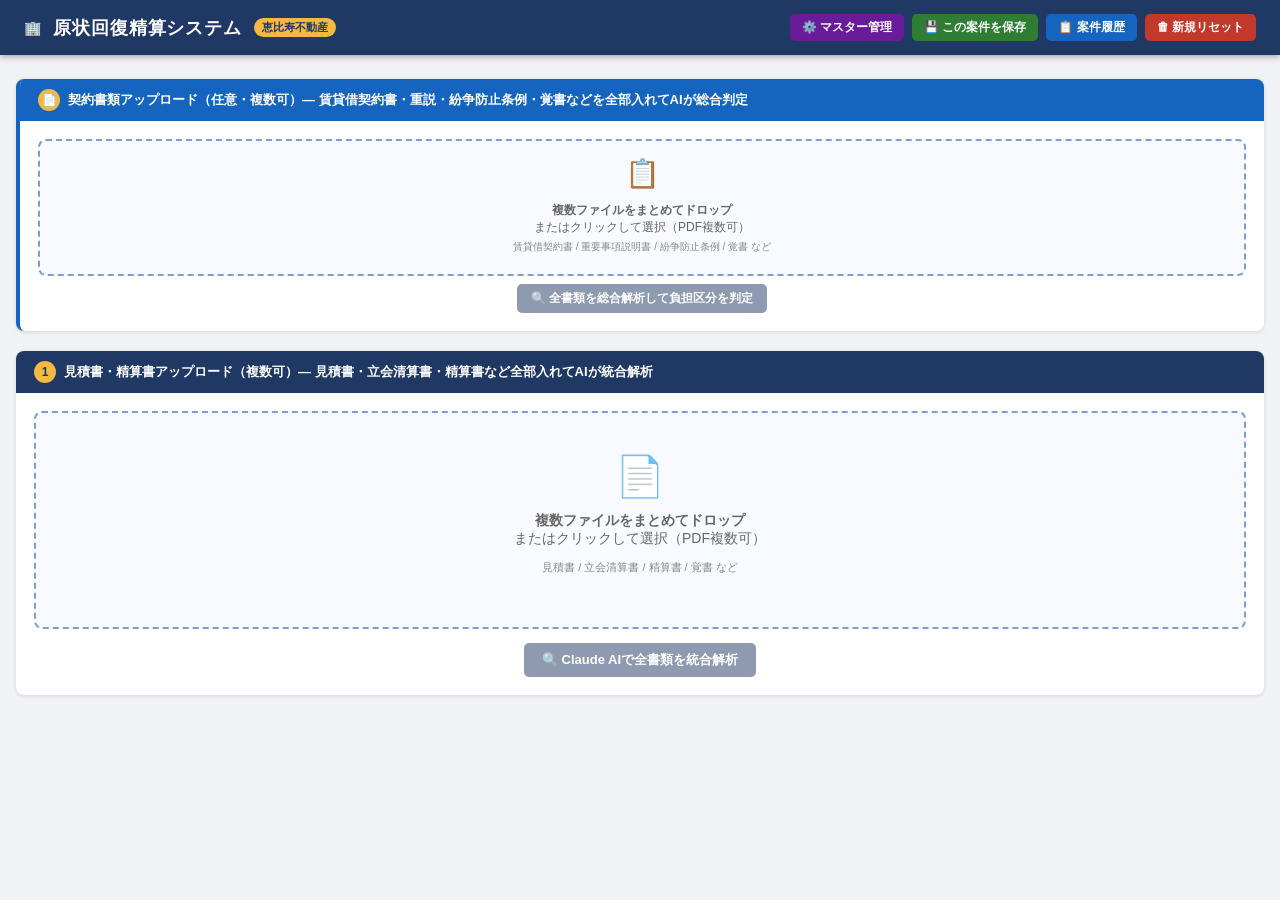
==== commit fdfe9616: "support multiple PDF uploads for both contract and estimate analysis" ====
--- a/templates/index.html
+++ b/templates/index.html
@@ -91,24 +91,25 @@
 <div class="container">
   <div id="alert-area"></div>
 
-  <!-- 契約書解析（任意）-->
+  <!-- 契約書解析（任意・複数PDF対応）-->
   <div class="card" style="border-left:4px solid #1565c0;">
     <div class="card-header" style="background:#1565c0;">
       <span class="step" style="background:#F4B942; color:#1565c0;">📄</span>
-      賃貸借契約書アップロード（任意）― 特約を読み取り負担区分を自動判定
+      契約書類アップロード（任意・複数可）― 賃貸借契約書・重説・紛争防止条例・覚書などを全部入れてAIが総合判定
     </div>
     <div class="card-body">
       <div style="display:flex; gap:16px; align-items:flex-start; flex-wrap:wrap;">
         <div style="flex:1; min-width:260px;">
-          <div class="drop-zone" id="contractDropZone" style="padding:20px;" onclick="document.getElementById('contractInput').click()">
+          <div class="drop-zone" id="contractDropZone" style="padding:16px; cursor:pointer;" onclick="document.getElementById('contractInput').click()">
             <div class="icon" style="font-size:28px;">📋</div>
-            <p style="font-size:12px; margin:6px 0;">賃貸借契約書PDFをドロップ<br>または<strong>クリックして選択</strong></p>
-            <div class="file-name" id="contractFileName" style="font-size:11px;"></div>
-            <input type="file" id="contractInput" accept=".pdf" style="display:none">
-          </div>
+            <p style="font-size:12px; margin:4px 0;"><strong>複数ファイルをまとめてドロップ</strong><br>またはクリックして選択（PDF複数可）</p>
+            <p style="font-size:10px; color:#888; margin:4px 0;">賃貸借契約書 / 重要事項説明書 / 紛争防止条例 / 覚書 など</p>
+            <input type="file" id="contractInput" accept=".pdf" multiple style="display:none">
+          </div>
+          <div id="contractFileList" style="margin-top:6px; font-size:11px;"></div>
           <div style="margin-top:8px; text-align:center;">
             <button class="btn btn-primary" id="contractBtn" disabled onclick="analyzeContract()" style="font-size:12px; padding:6px 14px;">
-              🔍 特約を解析して負担区分を判定
+              🔍 全書類を総合解析して負担区分を判定
             </button>
           </div>
         </div>
@@ -123,23 +124,23 @@
     </div>
   </div>
 
-  <!-- STEP 1: PDF Upload -->
+  <!-- STEP 1: 見積書PDF（複数可）-->
   <div class="card">
     <div class="card-header">
       <span class="step">1</span>
-      見積書PDF アップロード
+      見積書・精算書アップロード（複数可）― 見積書・立会清算書・精算書など全部入れてAIが統合解析
     </div>
     <div class="card-body">
-      <div class="drop-zone" id="dropZone">
+      <div class="drop-zone" id="dropZone" onclick="document.getElementById('fileInput').click()" style="cursor:pointer;">
         <div class="icon">📄</div>
-        <p>PDFファイルをここにドロップ<br>またはクリックして選択</p>
-        <input type="file" id="fileInput" accept=".pdf" style="display:none">
-        <button class="btn btn-secondary" onclick="document.getElementById('fileInput').click()">ファイルを選択</button>
-        <div class="file-name" id="fileName"></div>
-      </div>
+        <p><strong>複数ファイルをまとめてドロップ</strong><br>またはクリックして選択（PDF複数可）</p>
+        <p style="font-size:11px; color:#888; margin-top:4px;">見積書 / 立会清算書 / 精算書 / 覚書 など</p>
+        <input type="file" id="fileInput" accept=".pdf" multiple style="display:none">
+      </div>
+      <div id="estimateFileList" style="margin-top:8px; font-size:11px;"></div>
       <div style="margin-top:14px; text-align:center;">
         <button class="btn btn-primary" id="analyzeBtn" disabled onclick="analyzeFile()">
-          🔍 Claude AIで解析する
+          🔍 Claude AIで全書類を統合解析
         </button>
       </div>
     </div>
@@ -574,7 +575,45 @@
   }
 }
 
-// ── 契約書解析 ─────────────────────────────────────────────────────────
+// ── 共通：複数ファイル管理ユーティリティ ──────────────────────────────────
+function makeFileListUI(files, listElId, onRemove) {
+  const el = document.getElementById(listElId);
+  if (!files || files.length === 0) { el.innerHTML = ''; return; }
+  el.innerHTML = Array.from(files).map((f, i) =>
+    `<div style="display:flex;align-items:center;gap:6px;padding:3px 0;border-bottom:1px solid #eee;">
+      <span style="font-size:11px;flex:1;color:#333;">📎 ${f.name}</span>
+      <button onclick="removeFile('${listElId}',${i})" style="background:#e53935;color:#fff;border:none;border-radius:3px;padding:1px 7px;font-size:11px;cursor:pointer;">✕</button>
+    </div>`
+  ).join('');
+}
+
+// ファイルはDataTransfer互換のために配列で管理
+let contractFiles = [];
+let estimateFiles = [];
+
+function removeFile(listElId, idx) {
+  if (listElId === 'contractFileList') {
+    contractFiles.splice(idx, 1);
+    makeFileListUI(contractFiles, 'contractFileList', true);
+    document.getElementById('contractBtn').disabled = contractFiles.length === 0;
+  } else {
+    estimateFiles.splice(idx, 1);
+    makeFileListUI(estimateFiles, 'estimateFileList', true);
+    document.getElementById('analyzeBtn').disabled = estimateFiles.length === 0;
+  }
+}
+
+function addFilesToList(newFiles, targetArray, listElId, btnId) {
+  const pdfs = Array.from(newFiles).filter(f => f.type === 'application/pdf');
+  if (pdfs.length === 0) { showAlert('PDFファイルのみ対応しています', 'error'); return; }
+  pdfs.forEach(f => {
+    if (!targetArray.find(e => e.name === f.name && e.size === f.size)) targetArray.push(f);
+  });
+  makeFileListUI(targetArray, listElId, true);
+  document.getElementById(btnId).disabled = targetArray.length === 0;
+}
+
+// ── 契約書解析（複数PDF対応）──────────────────────────────────────────────
 const contractInput = document.getElementById('contractInput');
 const contractDropZone = document.getElementById('contractDropZone');
 const contractBtn = document.getElementById('contractBtn');
@@ -583,27 +622,19 @@
 contractDropZone.addEventListener('dragleave', () => contractDropZone.classList.remove('dragover'));
 contractDropZone.addEventListener('drop', e => {
   e.preventDefault(); contractDropZone.classList.remove('dragover');
-  const file = e.dataTransfer.files[0];
-  if (file && file.type === 'application/pdf') {
-    contractInput.files = e.dataTransfer.files;
-    document.getElementById('contractFileName').textContent = '📎 ' + file.name;
-    contractBtn.disabled = false;
-  }
+  addFilesToList(e.dataTransfer.files, contractFiles, 'contractFileList', 'contractBtn');
 });
 contractInput.addEventListener('change', () => {
-  if (contractInput.files[0]) {
-    document.getElementById('contractFileName').textContent = '📎 ' + contractInput.files[0].name;
-    contractBtn.disabled = false;
-  }
+  addFilesToList(contractInput.files, contractFiles, 'contractFileList', 'contractBtn');
+  contractInput.value = '';
 });
 
 async function analyzeContract() {
-  const file = contractInput.files[0];
-  if (!file) return;
+  if (contractFiles.length === 0) return;
   contractBtn.disabled = true;
-  contractBtn.textContent = '🔍 解析中...';
+  contractBtn.textContent = `🔍 ${contractFiles.length}件の書類を解析中...`;
   const formData = new FormData();
-  formData.append('pdf', file);
+  contractFiles.forEach(f => formData.append('pdfs', f));
   try {
     const res = await fetch('/api/analyze-contract', { method: 'POST', body: formData });
     const data = await res.json();
@@ -616,9 +647,12 @@
     if (data.property_name && !document.getElementById('propertyName').value)
       document.getElementById('propertyName').value = data.property_name;
 
+    // 解析した書類名の表示
+    const docsAnalyzed = data.documents_analyzed || contractFiles.map(f => f.name);
     const clauses = data.special_clauses || [];
     document.getElementById('specialClauses').innerHTML =
-      '<strong>📌 抽出された特約：</strong><br>' +
+      `<strong>📂 解析した書類（${docsAnalyzed.length}件）：</strong>${docsAnalyzed.map(d => `<span style="background:#e3f2fd;padding:1px 6px;border-radius:3px;margin:2px;display:inline-block;font-size:10px;">${d}</span>`).join('')}<br><br>` +
+      `<strong>📌 抽出された特約・合意：</strong><br>` +
       (clauses.length ? clauses.map(c => `・${c}`).join('<br>') : '特約の明記なし → 全項目を東京都ガイドラインで判定');
 
     const rows = Object.entries(contractBurdens).map(([cat, info]) => {
@@ -632,12 +666,12 @@
 
     document.getElementById('contractResult').style.display = 'flex';
     document.getElementById('contractResult').style.flexDirection = 'column';
-    showAlert('契約書の解析が完了しました。「適用」ボタンで明細テーブルに反映できます。', 'success');
+    showAlert(`${contractFiles.length}件の書類を総合解析しました。「適用」ボタンで明細テーブルに反映できます。`, 'success');
   } catch (e) {
     showAlert('契約書解析エラー：' + e.message, 'error');
   } finally {
     contractBtn.disabled = false;
-    contractBtn.textContent = '🔍 特約を解析して負担区分を判定';
+    contractBtn.textContent = '🔍 全書類を総合解析して負担区分を判定';
   }
 }
 
@@ -657,34 +691,21 @@
   showAlert('負担区分を契約書・ガイドライン判定で更新しました。', 'success');
 }
 
-// ドロップゾーン
+// ── 見積書解析（複数PDF対応）──────────────────────────────────────────────
 const dropZone = document.getElementById('dropZone');
 const fileInput = document.getElementById('fileInput');
-const fileName = document.getElementById('fileName');
 const analyzeBtn = document.getElementById('analyzeBtn');
 
 dropZone.addEventListener('dragover', e => { e.preventDefault(); dropZone.classList.add('dragover'); });
 dropZone.addEventListener('dragleave', () => dropZone.classList.remove('dragover'));
 dropZone.addEventListener('drop', e => {
-  e.preventDefault();
-  dropZone.classList.remove('dragover');
-  const file = e.dataTransfer.files[0];
-  if (file && file.type === 'application/pdf') {
-    fileInput.files = e.dataTransfer.files;
-    onFileSelected(file);
-  } else {
-    showAlert('PDFファイルのみ対応しています', 'error');
-  }
+  e.preventDefault(); dropZone.classList.remove('dragover');
+  addFilesToList(e.dataTransfer.files, estimateFiles, 'estimateFileList', 'analyzeBtn');
 });
-
 fileInput.addEventListener('change', () => {
-  if (fileInput.files[0]) onFileSelected(fileInput.files[0]);
+  addFilesToList(fileInput.files, estimateFiles, 'estimateFileList', 'analyzeBtn');
+  fileInput.value = '';
 });
-
-function onFileSelected(file) {
-  fileName.textContent = '📎 ' + file.name;
-  analyzeBtn.disabled = false;
-}
 
 function showAlert(msg, type='error') {
   const area = document.getElementById('alert-area');
@@ -693,15 +714,15 @@
 }
 
 async function analyzeFile() {
-  const file = fileInput.files[0];
-  if (!file) return showAlert('PDFを選択してください', 'error');
+  if (estimateFiles.length === 0) return showAlert('PDFを選択してください', 'error');
 
   const spinner = document.getElementById('spinner');
   spinner.classList.add('active');
   analyzeBtn.disabled = true;
+  analyzeBtn.textContent = `🔍 ${estimateFiles.length}件の書類を解析中...`;
 
   const formData = new FormData();
-  formData.append('pdf', file);
+  estimateFiles.forEach(f => formData.append('pdfs', f));
 
   try {
     const res = await fetch('/api/analyze', { method: 'POST', body: formData });
@@ -709,11 +730,13 @@
 
     if (!res.ok) throw new Error(data.error || 'APIエラー');
 
-    document.getElementById('propertyName').value = data.property_name || '';
-    document.getElementById('estimateNumber').value = data.estimate_number || '';
-    document.getElementById('estimateDate').value = data.estimate_date || '';
-    document.getElementById('companyName').value = data.company_name || '';
-    document.getElementById('staffName').value = data.staff_name || '';
+    if (data.property_name)  document.getElementById('propertyName').value  = data.property_name;
+    if (data.estimate_number) document.getElementById('estimateNumber').value = data.estimate_number;
+    if (data.estimate_date)   document.getElementById('estimateDate').value   = data.estimate_date;
+    if (data.company_name)    document.getElementById('companyName').value    = data.company_name;
+    if (data.staff_name)      document.getElementById('staffName').value      = data.staff_name;
+    if (data.tenant_name)     document.getElementById('tenantName').value     = data.tenant_name;
+    if (data.landlord_name)   document.getElementById('landlordName').value   = data.landlord_name;
 
     document.getElementById('tableBody').innerHTML = '';
     rowCount = 0;
@@ -722,12 +745,14 @@
 
     document.getElementById('sections').classList.add('visible');
     calcTotals();
-    showAlert('解析が完了しました。内容を確認・修正してください。', 'success');
+    const fileCount = estimateFiles.length;
+    showAlert(`${fileCount}件の書類を統合解析しました（${(data.items||[]).length}項目）。内容を確認・修正してください。`, 'success');
   } catch (e) {
     showAlert('解析エラー：' + e.message, 'error');
   } finally {
     spinner.classList.remove('active');
     analyzeBtn.disabled = false;
+    analyzeBtn.textContent = '🔍 Claude AIで全書類を統合解析';
   }
 }
 
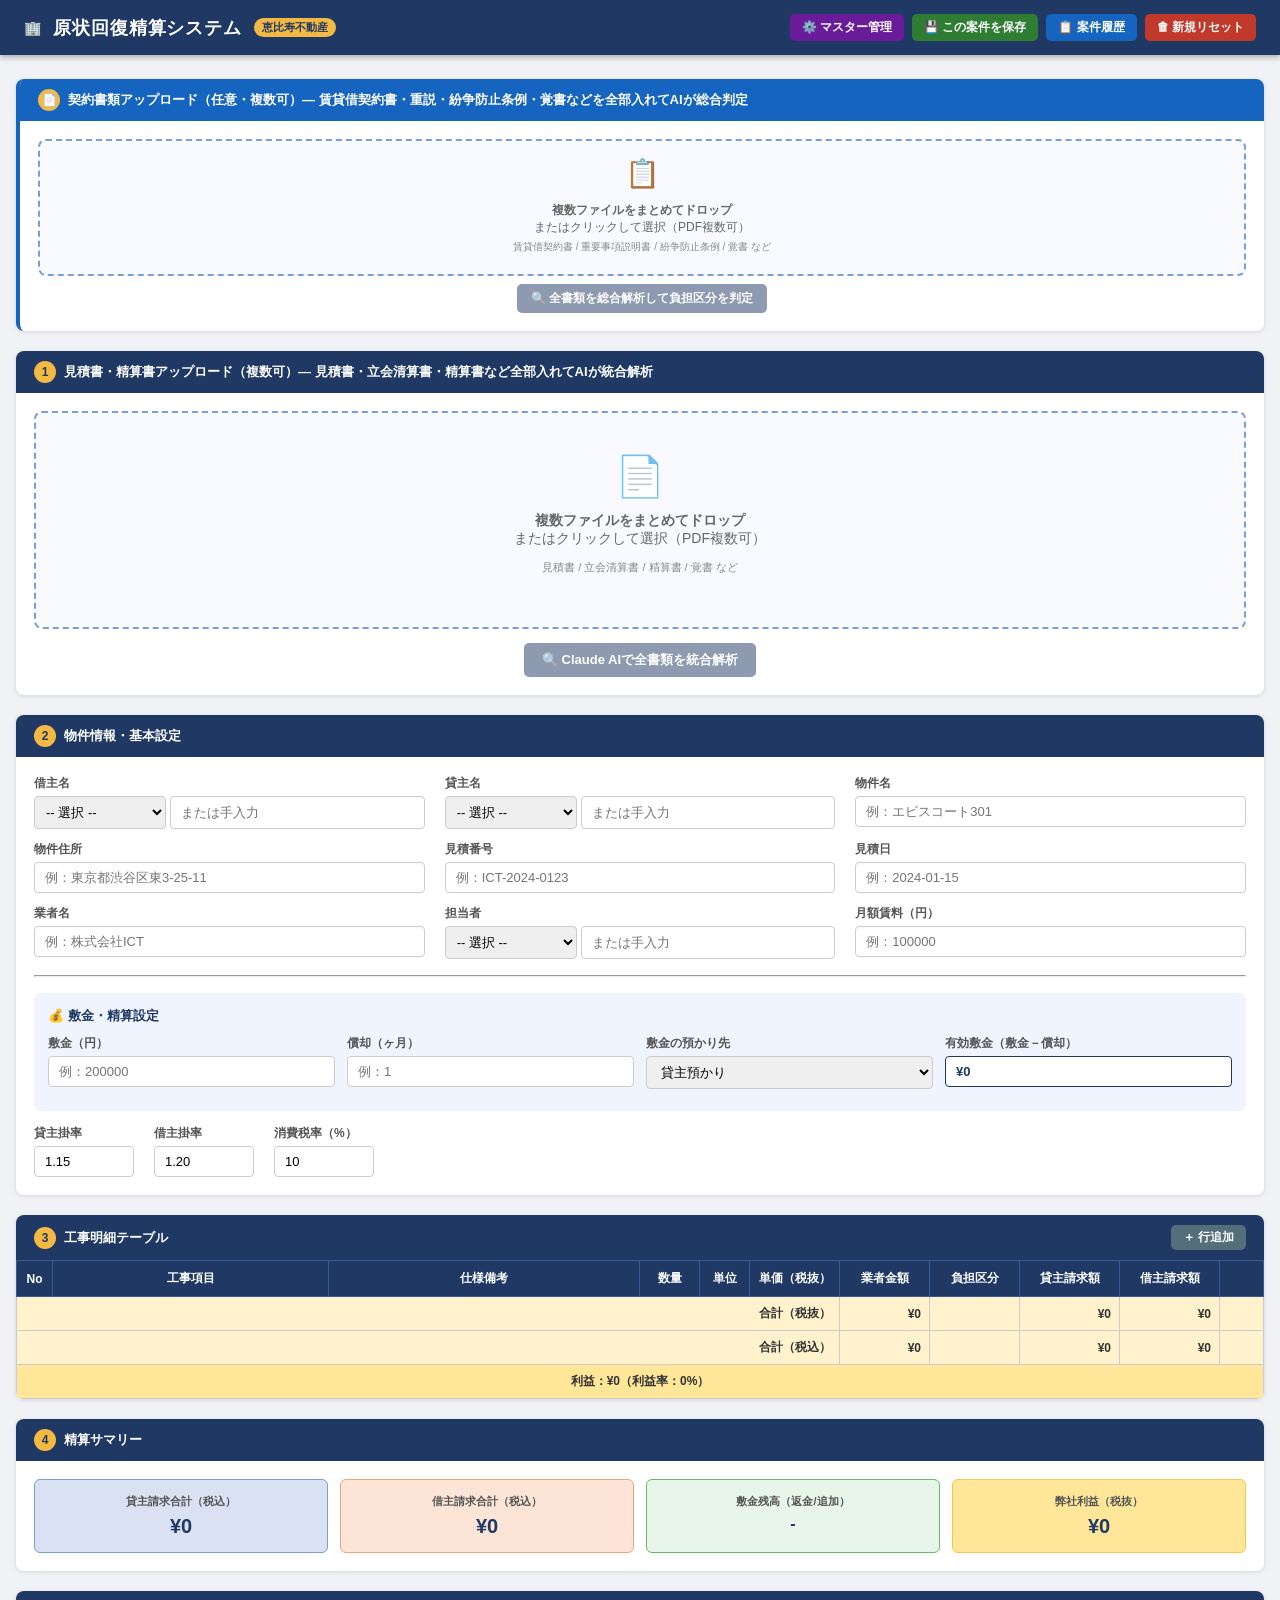
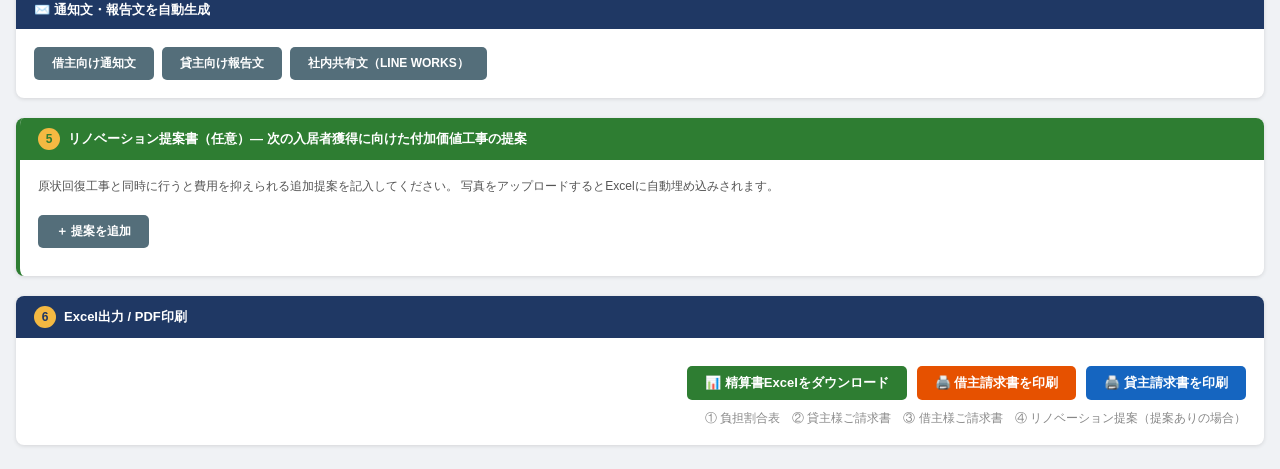
==== commit 6261aac3: "fix: always show form sections, move proposal+export outside sections div" ====
--- a/templates/index.html
+++ b/templates/index.html
@@ -360,49 +360,50 @@
       </div>
     </div>
 
-    <!-- STEP 5: リノベーション提案書 -->
-    <div class="card" style="border-left:4px solid #2e7d32;">
-      <div class="card-header" style="background:#2e7d32;">
-        <span class="step" style="background:#F4B942; color:#2e7d32;">5</span>
-        リノベーション提案書（任意）― 次の入居者獲得に向けた付加価値工事の提案
-      </div>
-      <div class="card-body">
-        <p style="font-size:12px; color:#555; margin-bottom:12px;">
-          原状回復工事と同時に行うと費用を抑えられる追加提案を記入してください。
-          写真をアップロードするとExcelに自動埋め込みされます。
-        </p>
-        <div id="proposalList"></div>
-        <button class="btn btn-secondary" onclick="addProposal()" style="margin-top:8px; font-size:12px;">＋ 提案を追加</button>
-        <div id="proposalSummary" style="margin-top:10px; font-size:13px; font-weight:bold; color:#2e7d32;"></div>
-      </div>
-    </div>
-
-    <!-- STEP 6: 出力 -->
-    <div class="card">
-      <div class="card-header">
-        <span class="step">6</span>
-        Excel出力 / PDF印刷
-      </div>
-      <div class="card-body">
-        <div id="depositAlert" style="margin-bottom:10px;"></div>
-        <div class="action-bar" style="display:flex; gap:10px; flex-wrap:wrap;">
-          <button class="btn btn-success" onclick="exportExcel()">
-            📊 精算書Excelをダウンロード
-          </button>
-          <button class="btn" style="background:#e65100; color:#fff;" onclick="printInvoice('tenant')">
-            🖨️ 借主請求書を印刷
-          </button>
-          <button class="btn" style="background:#1565c0; color:#fff;" onclick="printInvoice('landlord')">
-            🖨️ 貸主請求書を印刷
-          </button>
-        </div>
-        <p style="font-size:12px; color:#888; margin-top:10px; text-align:right;">
-          ① 負担割合表　② 貸主請求書　③ 借主請求書　④ リノベーション提案（提案ありの場合）
-        </p>
-      </div>
-    </div>
-
   </div><!-- /sections -->
+
+  <!-- 提案書（常に表示） -->
+  <div class="card" style="border-left:4px solid #2e7d32;">
+    <div class="card-header" style="background:#2e7d32;">
+      <span class="step" style="background:#F4B942; color:#2e7d32;">5</span>
+      リノベーション提案書（任意）― 次の入居者獲得に向けた付加価値工事の提案
+    </div>
+    <div class="card-body">
+      <p style="font-size:12px; color:#555; margin-bottom:12px;">
+        原状回復工事と同時に行うと費用を抑えられる追加提案を記入してください。
+        写真をアップロードするとExcelに自動埋め込みされます。
+      </p>
+      <div id="proposalList"></div>
+      <button class="btn btn-secondary" onclick="addProposal()" style="margin-top:8px; font-size:12px;">＋ 提案を追加</button>
+      <div id="proposalSummary" style="margin-top:10px; font-size:13px; font-weight:bold; color:#2e7d32;"></div>
+    </div>
+  </div>
+
+  <!-- Excel出力（常に表示） -->
+  <div class="card">
+    <div class="card-header">
+      <span class="step">6</span>
+      Excel出力 / PDF印刷
+    </div>
+    <div class="card-body">
+      <div id="depositAlert" style="margin-bottom:10px;"></div>
+      <div class="action-bar" style="display:flex; gap:10px; flex-wrap:wrap;">
+        <button class="btn btn-success" onclick="exportExcel()">
+          📊 精算書Excelをダウンロード
+        </button>
+        <button class="btn" style="background:#e65100; color:#fff;" onclick="printInvoice('tenant')">
+          🖨️ 借主請求書を印刷
+        </button>
+        <button class="btn" style="background:#1565c0; color:#fff;" onclick="printInvoice('landlord')">
+          🖨️ 貸主請求書を印刷
+        </button>
+      </div>
+      <p style="font-size:12px; color:#888; margin-top:10px; text-align:right;">
+        ① 負担割合表　② 貸主様ご請求書　③ 借主様ご請求書　④ リノベーション提案（提案ありの場合）
+      </p>
+    </div>
+  </div>
+
 </div>
 
 <script>
@@ -642,10 +643,22 @@
 
     contractBurdens = data.burden_assignments || {};
 
-    if (data.tenant_name) document.getElementById('tenantName').value = data.tenant_name;
-    if (data.landlord_name) document.getElementById('landlordName').value = data.landlord_name;
-    if (data.property_name && !document.getElementById('propertyName').value)
-      document.getElementById('propertyName').value = data.property_name;
+    // 書類から読み取れた情報をすべて自動反映（既入力は上書き）
+    const autoFill = {
+      tenantName:      data.tenant_name,
+      landlordName:    data.landlord_name,
+      propertyName:    data.property_name,
+      propertyAddress: data.property_address,
+    };
+    Object.entries(autoFill).forEach(([id, val]) => {
+      if (val) document.getElementById(id).value = val;
+    });
+    // 敷金・月額賃料も反映（既入力がない場合のみ）
+    if (data.deposit && data.deposit > 0 && !document.getElementById('deposit').value)
+      document.getElementById('deposit').value = data.deposit;
+    if (data.monthly_rent && data.monthly_rent > 0 && !document.getElementById('monthlyRent').value)
+      document.getElementById('monthlyRent').value = data.monthly_rent;
+    calcDeposit();
 
     // 解析した書類名の表示
     const docsAnalyzed = data.documents_analyzed || contractFiles.map(f => f.name);
@@ -666,7 +679,8 @@
 
     document.getElementById('contractResult').style.display = 'flex';
     document.getElementById('contractResult').style.flexDirection = 'column';
-    showAlert(`${contractFiles.length}件の書類を総合解析しました。「適用」ボタンで明細テーブルに反映できます。`, 'success');
+    document.getElementById('sections').classList.add('visible');
+    showAlert(`${contractFiles.length}件の書類を総合解析しました。物件情報が自動入力されました。「適用」ボタンで負担区分を明細テーブルに反映できます。`, 'success');
   } catch (e) {
     showAlert('契約書解析エラー：' + e.message, 'error');
   } finally {
@@ -730,13 +744,20 @@
 
     if (!res.ok) throw new Error(data.error || 'APIエラー');
 
-    if (data.property_name)  document.getElementById('propertyName').value  = data.property_name;
-    if (data.estimate_number) document.getElementById('estimateNumber').value = data.estimate_number;
-    if (data.estimate_date)   document.getElementById('estimateDate').value   = data.estimate_date;
-    if (data.company_name)    document.getElementById('companyName').value    = data.company_name;
-    if (data.staff_name)      document.getElementById('staffName').value      = data.staff_name;
-    if (data.tenant_name)     document.getElementById('tenantName').value     = data.tenant_name;
-    if (data.landlord_name)   document.getElementById('landlordName').value   = data.landlord_name;
+    // 書類から読み取れた情報をすべて自動反映
+    const fieldMap = {
+      propertyName:    data.property_name,
+      propertyAddress: data.property_address,
+      estimateNumber:  data.estimate_number,
+      estimateDate:    data.estimate_date,
+      companyName:     data.company_name,
+      staffName:       data.staff_name,
+      tenantName:      data.tenant_name,
+      landlordName:    data.landlord_name,
+    };
+    Object.entries(fieldMap).forEach(([id, val]) => {
+      if (val) document.getElementById(id).value = val;
+    });
 
     document.getElementById('tableBody').innerHTML = '';
     rowCount = 0;
--- a/static/style.css
+++ b/static/style.css
@@ -377,5 +377,5 @@
   .summary-grid { grid-template-columns: 1fr; }
 }
 
-#sections { display: none; }
+#sections { display: block; }
 #sections.visible { display: block; }
